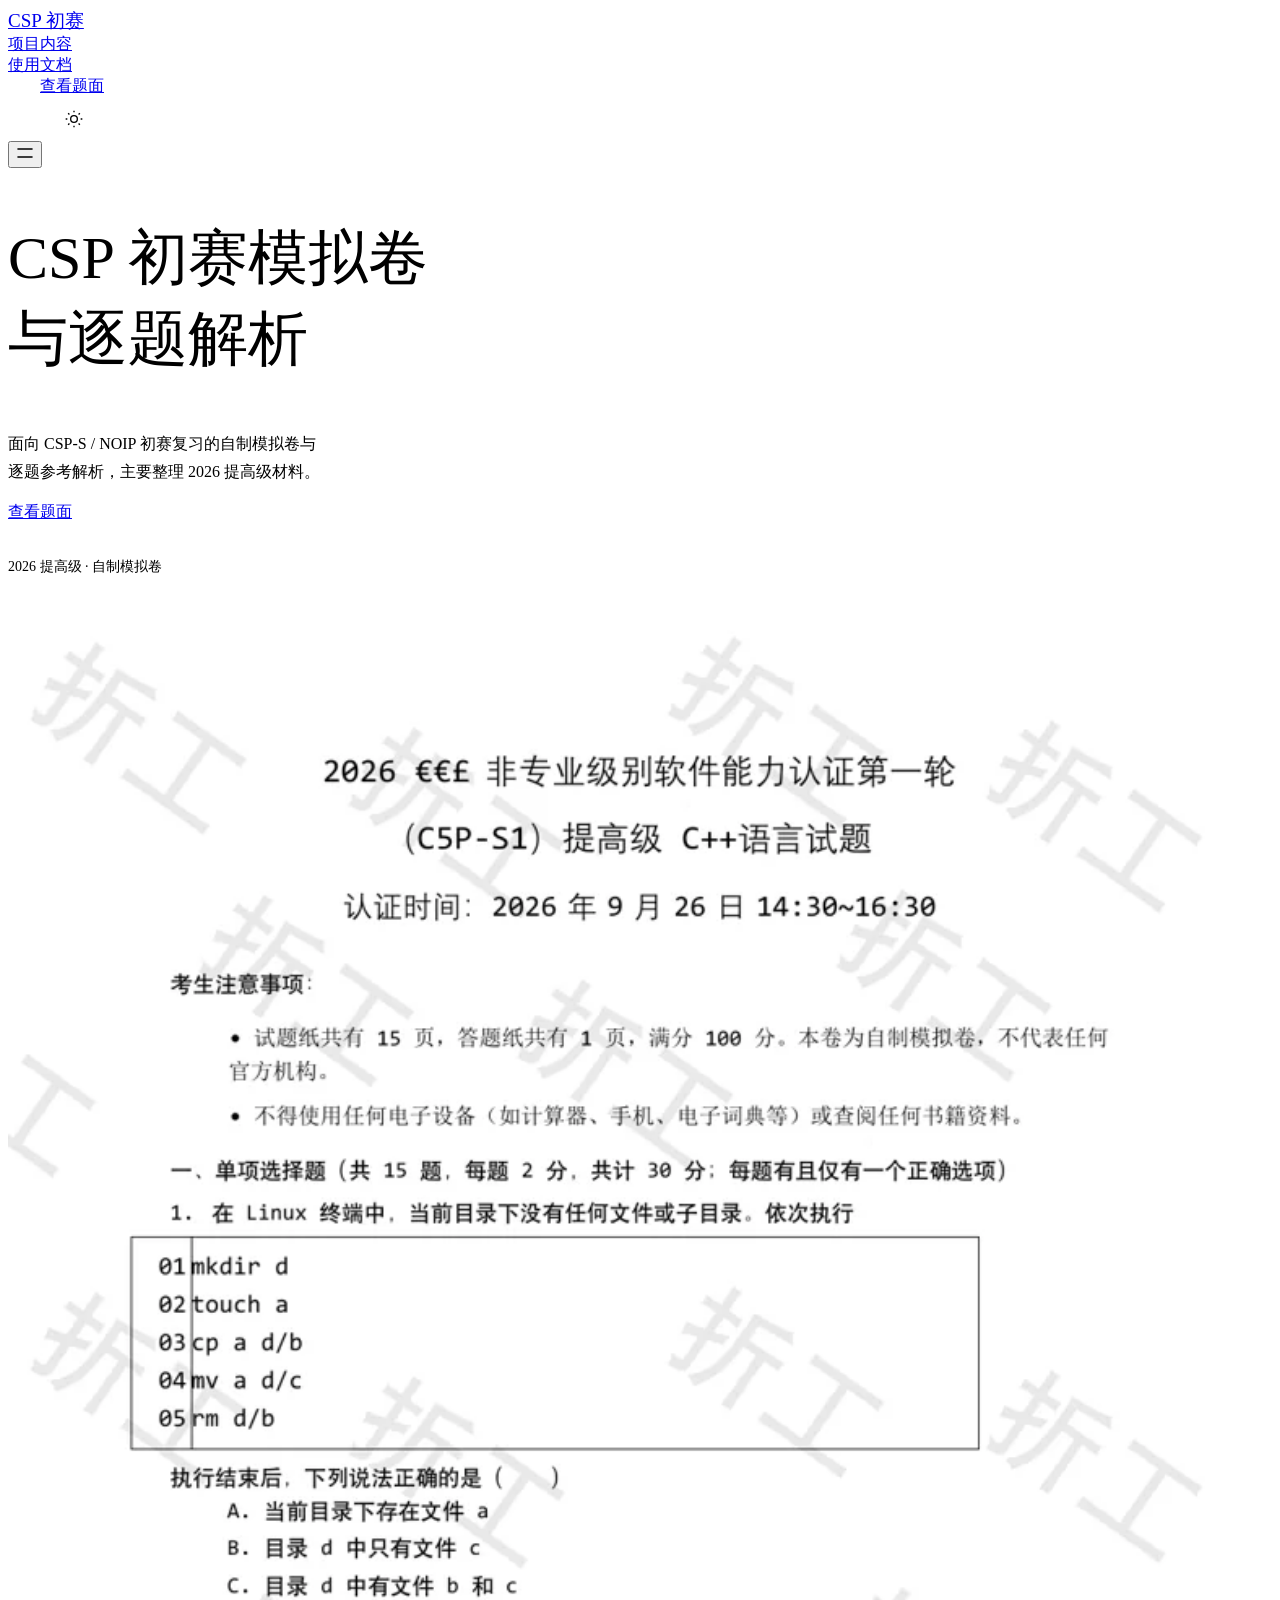
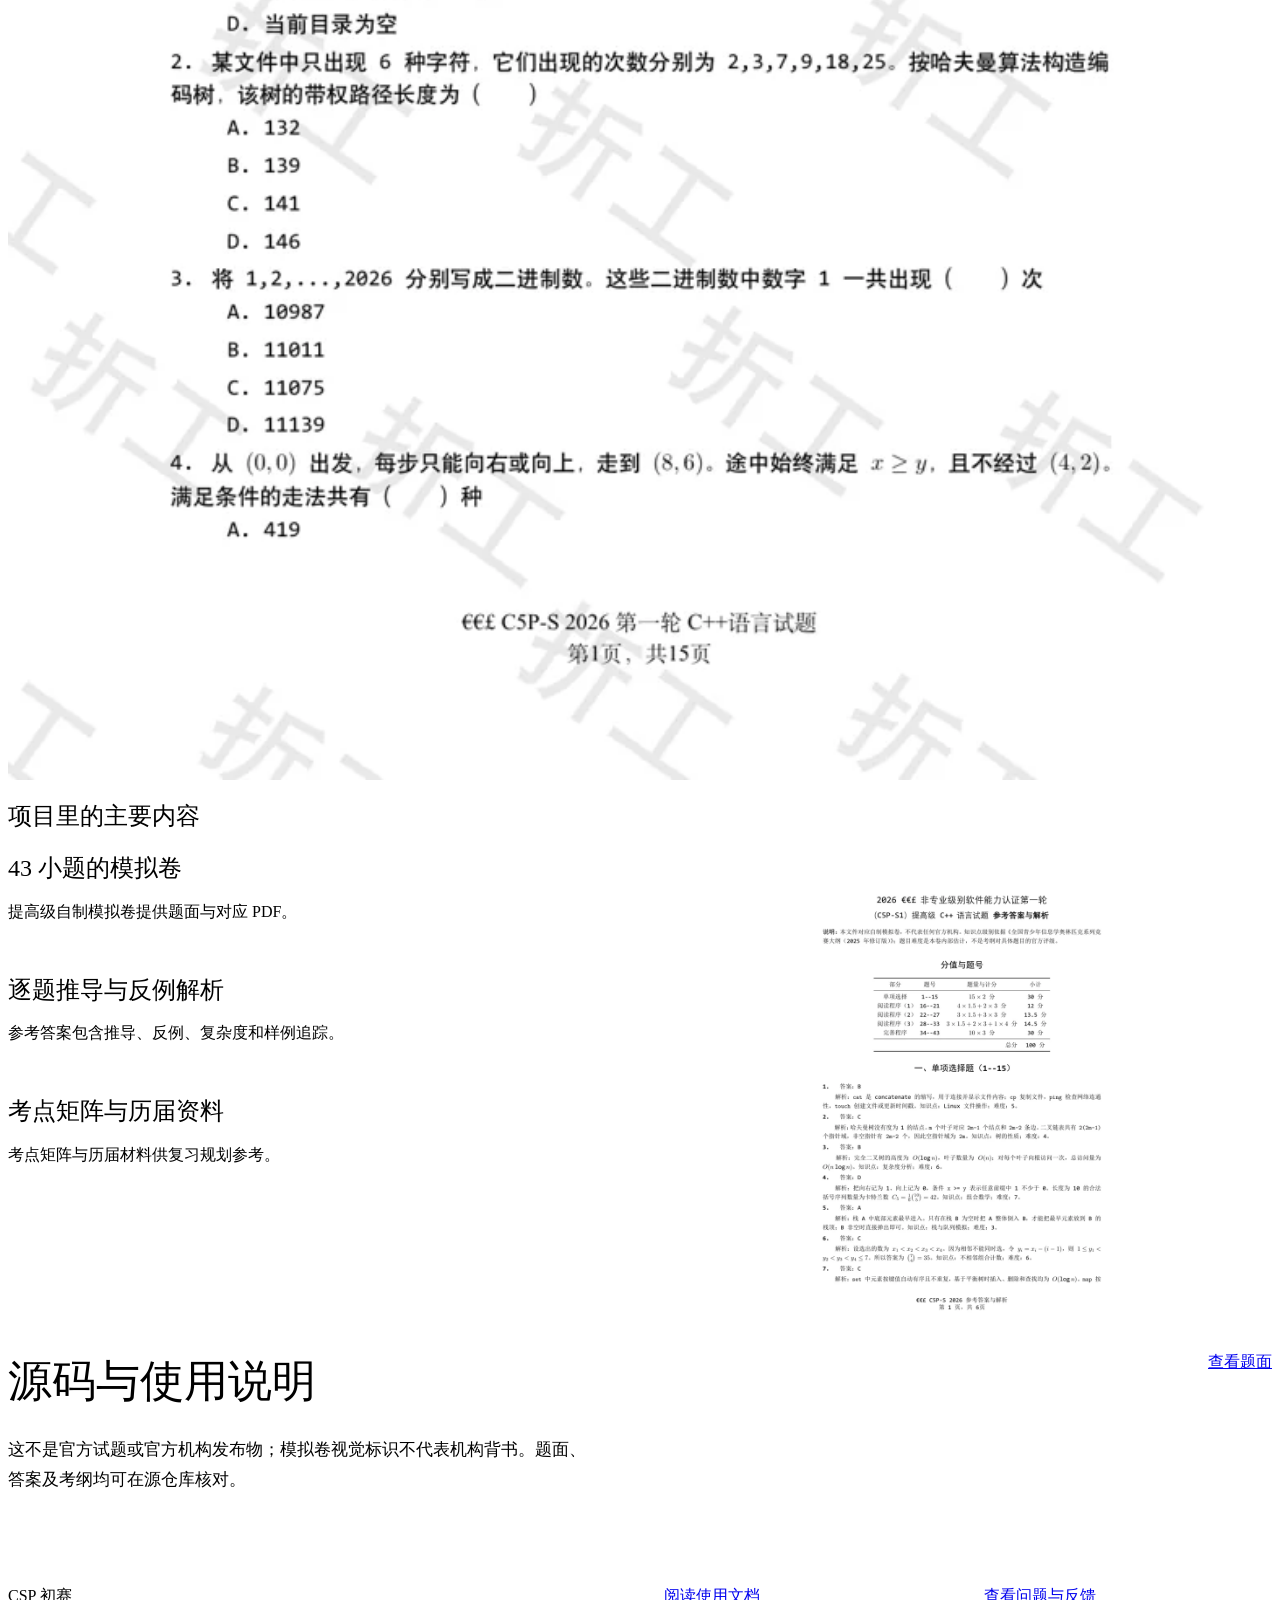
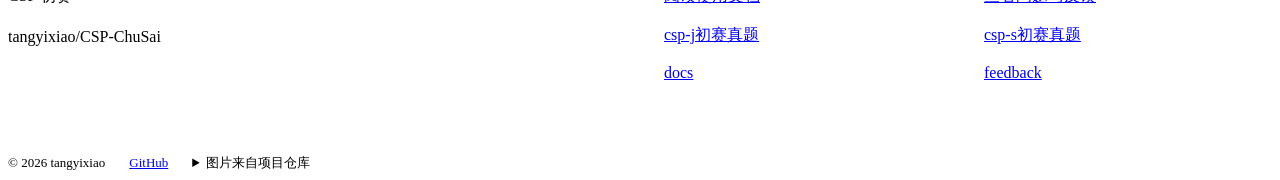
==== index.html @ 85e7f932 "docs(pages): add project introduction website" ====
<!doctype html><html lang="zh-CN" data-type="product" data-radius="sharp" data-buttons="solid" data-motion data-page-mode="short" data-project="CSP-ChuSai"><head><meta charset="utf-8"><meta name="viewport" content="width=device-width, initial-scale=1, viewport-fit=cover"><meta name="page-type" content="product"><meta name="site-kind" content="other"><title>CSP 初赛 · CSP 初赛模拟卷 与逐题解析</title><meta name="description" content="面向 CSP-S / NOIP 初赛复习的自制模拟卷与逐题参考解析，主要整理 2026 提高级材料。"><link rel="stylesheet" href="assets/system.css"><link rel="stylesheet" href="assets/ui/cards.css"><link rel="stylesheet" href="assets/motion/motion.css"><link rel="stylesheet" href="assets/layout/layout.css"><link rel="stylesheet" href="assets/page.css"><!-- <html lang="en" data-radius="sharp">; keep this <style> after the links: layout.css resets --ly-scale -->
<style>
:root {
  --p-bg: #fafaf8; --p-surface: #eeefea; --p-ink: #20241e; --p-muted: #57604f;
  --p-accent: #365b3b; --p-accent-ink: #fafaf8; --p-action: #365b3b; --p-action-ink: #fafaf8;
  --p-inv-bg: #20241e; --p-inv-surface: #2d302b; --p-inv-ink: #fafaf8; --p-inv-muted: #9fa19d;
  --p-inv-accent: #fafaf8; --p-inv-accent-ink: #20241e; --p-inv-action: #fafaf8; --p-inv-action-ink: #20241e;
  --font-display: "Host Grotesk", system-ui, sans-serif;
  --font-text: "Host Grotesk", system-ui, sans-serif;
  --font-mono: "JetBrains Mono", ui-monospace, "SFMono-Regular", Menlo, Consolas, monospace;
  --display-weight: 500;
  --display-tracking: -0.035em;
  --display-tracking-xl: -0.04em;
}
</style><style>html[data-theme="light"]{--p-bg:#fafaf8;--p-surface:#eeefea;--p-ink:#20241e;--p-muted:#57604f;--p-accent:#365b3b;--p-accent-ink:#ffffff;--p-action:#365b3b;--p-action-ink:#ffffff;color-scheme:light}html[data-theme="dark"]{--p-bg:#131517;--p-surface:#202427;--p-ink:#f0f1f2;--p-muted:#b5bbc1;--p-accent:#b0cea2;--p-accent-ink:#131517;--p-action:#b0cea2;--p-action-ink:#131517;color-scheme:dark}</style><script src="assets/theme.js"></script><link rel="icon" href="favicon.svg" type="image/svg+xml"></head><body><!-- source: tangyixiao/CSP-ChuSai; hero: split; brand/material override of dealer recorded in plans. --><header class="nav"><div class="wrap nav__bar"><a class="skip-link" href="#top">跳到正文</a><a class="nav__logo" href="#top">CSP 初赛</a><nav class="nav__links" aria-label="章节导航"><div class="nav__item"><a class="nav__link" href="#work">项目内容</a></div><div class="nav__item"><a class="nav__link" href="docs.html">使用文档</a></div></nav><div class="nav__actions"><a class="btn btn--primary" href="https://github.com/tangyixiao/CSP-ChuSai/blob/main/c5p-s-2026.pdf">查看题面</a><button class="theme-toggle" type="button" data-theme-toggle aria-label="切换深浅色" aria-pressed="false"><svg width="20" height="20" viewBox="0 0 24 24" fill="none" stroke="currentColor" stroke-width="1.6" aria-hidden="true"><circle cx="12" cy="12" r="4"/><path d="M12 2v2m0 16v2M2 12h2m16 0h2M5 5l1.5 1.5m11 11L19 19M5 19l1.5-1.5m11-11L19 5"/></svg></button></div><button class="nav__toggle" type="button" aria-expanded="false" aria-label="菜单"><svg width="18" height="18" viewBox="0 0 18 18" aria-hidden="true"><path d="M2 5h14M2 13h14" stroke="currentColor" stroke-width="1.6" stroke-linecap="round"/></svg></button></div></header><main><section class="hero hero--split" id="top"><div class="wrap"><div class="hero-text grid hero__grid"><div class="hero__text span-5"><h1 id="hero-h">CSP 初赛模拟卷<br>与逐题解析</h1><p class="hero__lead">面向 CSP-S / NOIP 初赛复习的自制模拟卷与逐题参考解析，主要整理 2026 提高级材料。</p><div class="btn-row"><a class="btn btn--primary" href="https://github.com/tangyixiao/CSP-ChuSai/blob/main/c5p-s-2026.pdf">查看题面</a></div><p class="project-fact">2026 提高级 · 自制模拟卷</p></div><div class="hero__media span-6 start-7 material-media"><a class="project-picture m-zoom picture--contain" href="https://github.com/tangyixiao/CSP-ChuSai/blob/918ac921930070bdbafa9e33b625a8ff1e01138a/c5p-s-2026.pdf"><img src="assets/media/product-1.webp" alt="self-authored exam first page" fetchpriority="high"></a></div></div></div></section><section class="section ground-surface" id="work"><div class="wrap"><div class="section-head"><h2>项目里的主要内容</h2></div><div class="work-grid"><ul class="feature-rows"><li><h3>43 小题的模拟卷</h3><p>提高级自制模拟卷提供题面与对应 PDF。</p></li><li><h3>逐题推导与反例解析</h3><p>参考答案包含推导、反例、复杂度和样例追踪。</p></li><li><h3>考点矩阵与历届资料</h3><p>考点矩阵与历届材料供复习规划参考。</p></li></ul><div class="work-material"><div class="supporting-pictures"><a class="project-picture picture--contain m-zoom" href="https://github.com/tangyixiao/CSP-ChuSai/blob/918ac921930070bdbafa9e33b625a8ff1e01138a/c5p-s-2026-answer.pdf"><img src="assets/media/product-2.webp" alt="self-authored answers first page"></a></div></div></div></div></section></main><footer class="footer closing footer--columns" id="use"><div class="wrap"><div class="closing-head"><h2>源码与使用说明</h2><p>这不是官方试题或官方机构发布物；模拟卷视觉标识不代表机构背书。题面、答案及考纲均可在源仓库核对。</p><a class="btn btn--primary" href="https://github.com/tangyixiao/CSP-ChuSai/blob/main/c5p-s-2026.pdf">查看题面</a></div><div class="closing-directory"><div class="footer__grid"><div><p class="footer-name">CSP 初赛</p><p>tangyixiao/CSP-ChuSai</p></div><div class="resource-links"><a class="link" href="https://github.com/tangyixiao/CSP-ChuSai/blob/main/README.md">阅读使用文档</a><a class="link" href="https://github.com/tangyixiao/CSP-ChuSai/issues">查看问题与反馈</a><a class="link" href="https://github.com/tangyixiao/CSP-ChuSai/tree/main/csp-j%E5%88%9D%E8%B5%9B%E7%9C%9F%E9%A2%98">csp-j初赛真题</a><a class="link" href="https://github.com/tangyixiao/CSP-ChuSai/tree/main/csp-s%E5%88%9D%E8%B5%9B%E7%9C%9F%E9%A2%98">csp-s初赛真题</a><a class="link" href="https://github.com/tangyixiao/CSP-ChuSai/tree/main/docs">docs</a><a class="link" href="https://github.com/tangyixiao/CSP-ChuSai/tree/main/feedback">feedback</a></div></div><div class="footer__legal"><span>© 2026 tangyixiao</span><a href="https://github.com/tangyixiao/CSP-ChuSai">GitHub</a><details class="credits"><summary>图片来自项目仓库</summary><ul><li><a href="https://github.com/tangyixiao/CSP-ChuSai/blob/918ac921930070bdbafa9e33b625a8ff1e01138a/c5p-s-2026.pdf">product-1.webp</a></li><li><a href="https://github.com/tangyixiao/CSP-ChuSai/blob/918ac921930070bdbafa9e33b625a8ff1e01138a/c5p-s-2026-answer.pdf">product-2.webp</a></li></ul></details></div></div></div></footer><script type="module" src="assets/system.js"></script><script type="module" src="assets/motion/motion.js"></script><script type="module" src="assets/layout/layout.js"></script></body></html>
---- assets/page.css ----
/* Page composition over the unmodified taste system. Source excerpts and photographs are the work. */
:root{--font-text:"Geist","PingFang SC","Microsoft YaHei",sans-serif;--font-display:"Geist","PingFang SC","Microsoft YaHei",sans-serif}
h1,h2,h3{font-weight:500;text-wrap:balance}h1{max-width:16ch}p{line-height:1.75}.nav__logo{font-size:19px;max-width:45%;overflow-wrap:anywhere}.nav__links{margin-left:auto}.nav__actions{margin-left:32px}.project-fact{margin-top:32px;font-size:14px;color:var(--muted)}
.hero__text{min-width:0}.hero__lead{max-width:40ch}.hero__media.material-media{background:none;border:0;box-shadow:none}.hero__media.material-media> *{width:100%;height:100%;display:block}.material-media .source-preview{height:100%;min-height:480px}.project-picture{display:block;overflow:hidden;width:100%;height:100%;background:var(--surface)}.project-picture img{width:100%;height:100%;object-fit:cover;display:block}.picture--contain img{object-fit:contain}.picture--contain{background:var(--surface)}
.material-stage{overflow:hidden;min-height:0}.material-stage>.project-picture{border-radius:0;background:transparent}.material-stage .picture--contain img{object-fit:contain}.source-preview{display:flex;flex-direction:column;border:1px solid var(--line);background:var(--surface);overflow:hidden;border-radius:var(--r-lg);color:var(--ink)}.source-path{font:500 14px/1.5 var(--font-mono);padding:20px 24px;border-bottom:1px solid var(--line);overflow-wrap:anywhere}.source-preview pre{margin:0;padding:28px 24px;overflow:auto;white-space:pre-wrap;overflow-wrap:anywhere;min-height:0;font:400 15px/1.85 var(--font-mono);color:var(--ink)}
.project-fact:empty{display:none}.statement-source{margin-top:48px;height:320px}.statement-source .source-preview{height:100%}.hero--statement h1{max-width:18ch}.hero--statement .hero__lead{max-width:62ch}.hero--statement .hero__in{max-width:none}
.hero__head{display:grid;grid-template-columns:minmax(0,7fr) minmax(0,4fr);gap:72px}.hero--product h1{font-size:clamp(42px,5vw,72px);max-width:18ch;letter-spacing:-.035em;line-height:1.1}.hero--product .hero__lead{margin-top:0}.hero--product .material-stage{height:100%;min-height:260px;margin-top:32px}.product-intro{align-self:start}.product-intro .project-fact{margin-top:24px}
.work-grid{display:grid;grid-template-columns:minmax(0,5fr) minmax(0,6fr);gap:calc(100% / 12 + 24px)}.feature-rows{margin:0;padding:0;list-style:none}.feature-rows li{padding:24px 0;border-bottom:1px solid var(--line)}.feature-rows li:first-child{padding-top:0}.feature-rows h3{font-size:24px;line-height:1.4;margin:0 0 12px}.feature-rows p{margin:0;font-size:16px;line-height:1.75}.work-material{min-width:0;min-height:400px}.usage-block{height:100%;background:var(--surface);padding:32px;border:1px solid var(--line);border-radius:var(--r-lg);display:flex;flex-direction:column;gap:24px;justify-content:center}.usage-block>p{font-size:20px;margin:0}.usage-block pre{font:400 16px/1.8 var(--font-mono);margin:0;white-space:pre-wrap;overflow-wrap:anywhere}.usage-block .link{align-self:flex-start}.supporting-pictures{display:grid;grid-template-columns:1fr;gap:24px;height:100%;max-height:480px}.supporting-pictures>.project-picture{min-height:0;max-height:228px}.supporting-pictures>.project-picture:only-child{max-height:480px}
.photo-pair{display:grid;grid-template-columns:1fr 1fr;gap:24px;height:calc(100% - 140px);min-height:300px;max-height:520px}.photo-pair a{display:block;overflow:hidden}.photo-pair img{width:100%;height:100%;object-fit:cover;display:block}.flag-field{display:grid;grid-template-columns:repeat(4,1fr);gap:48px;align-items:center;justify-items:center;width:100%;height:100%}.flag-field a{display:block;width:100%;overflow:hidden}.flag-field img{display:block;width:100%;height:auto;max-height:320px;object-fit:contain;image-rendering:auto}
.closing-head{display:grid;grid-template-columns:1fr auto;gap:24px 72px;align-content:start}.closing-head h2{grid-column:1;font-size:clamp(30px,3.4vw,48px);margin:0}.closing-head>p{grid-column:1;max-width:68ch;margin:0;font-size:17px}.closing-head>.btn{grid-column:2;grid-row:1/3;align-self:start}.closing-directory{display:flex;flex-direction:column;justify-content:flex-end;min-height:0}.footer.closing>.wrap{display:grid;grid-template-rows:1fr 1fr;gap:48px}.footer__grid{display:grid;grid-template-columns:1fr 1fr;gap:48px}.footer-name{font-size:32px;line-height:1.3;font-weight:500;margin:0 0 16px}.footer__grid p{font-size:16px}.resource-links{display:grid;grid-template-columns:1fr 1fr;gap:18px 32px;align-content:start}.resource-links .link{font-size:16px;overflow-wrap:anywhere;justify-self:start}.footer__legal{display:flex;align-items:baseline;flex-wrap:wrap;gap:24px;font-size:13px;border-top:1px solid var(--line);margin-top:48px;padding-top:24px}.credits summary{cursor:pointer}.credits ul{padding-left:16px}.credits a{overflow-wrap:anywhere}
html[data-project="OJ-NEXUS"] .source-preview,html[data-project="OJ-NEXUS"] .usage-block{border-radius:4px}html[data-project="OJ-NEXUS"] *{animation:none!important}
@media(min-width:640px) and (max-width:1023px){.work-grid{grid-template-columns:1fr;gap:32px}.feature-rows{display:grid;grid-template-columns:repeat(3,1fr);gap:24px}.feature-rows li{padding:0;border:0}.feature-rows h3{font-size:20px}.work-material{min-height:260px;height:300px}.hero__head{gap:32px}.material-media .source-preview{min-height:240px}.photo-pair{height:440px}.statement-source{height:300px}}
@media(max-width:639px){.nav__logo{font-size:16px;max-width:48%}.nav__actions{margin-left:auto}.nav__actions .btn{padding-inline:16px;font-size:14px}.hero--split h1,.hero--statement h1,.hero--product h1{font-size:clamp(30px,9vw,38px);line-height:1.15;max-width:18ch}.hero__lead{font-size:18px;line-height:1.65}.project-fact{margin-top:16px;font-size:13px}.hero__media.material-media{height:auto;min-height:0;flex:1}.material-media .source-preview{min-height:0;height:100%}.source-path{padding:12px 16px;font-size:13px}.source-preview pre{padding:16px;font-size:13px;line-height:1.7}.hero__head{display:block}.hero--product .hero__lead{margin-top:20px}.hero--product .material-stage{min-height:180px;margin-top:24px;flex:1}.hero--product .hero__in{display:flex;flex-direction:column}.hero--product .product-intro .project-fact{margin-top:16px}.work-grid{grid-template-columns:1fr;gap:32px}.feature-rows{display:block}.feature-rows li{padding:16px 0}.feature-rows h3{font-size:20px;margin-bottom:8px}.feature-rows p{font-size:16px}.work-material{min-height:220px;height:260px}.usage-block{padding:24px;gap:16px}.usage-block pre{font-size:14px}.photo-pair{grid-template-columns:1fr;gap:16px;height:calc(100% - 130px);max-height:none;min-height:0}.photo-pair a{min-height:180px}.flag-field{grid-template-columns:repeat(2,1fr);gap:24px}.flag-field img{max-height:140px}.statement-source{height:220px;margin-top:24px}.closing-head{display:flex;flex-direction:column;gap:24px}.closing-head>p{font-size:16px}.closing-head>.btn{align-self:stretch}.footer.closing>.wrap{grid-template-rows:auto 1fr;gap:48px}.footer__grid{grid-template-columns:1fr;gap:24px}.footer-name{font-size:28px}.resource-links{gap:16px}.footer__legal{margin-top:32px;gap:16px}.supporting-pictures{max-height:260px;grid-template-columns:1fr 1fr;gap:12px}.supporting-pictures>.project-picture{max-height:none}.photo-pair img{object-fit:cover}#work:has(.work-grid){--hm:2}#use{--hm:2}}
.skip-link{position:absolute;left:-10000px;top:auto;width:1px;height:1px;overflow:hidden}.skip-link:focus{left:var(--gutter);top:8px;width:auto;height:auto;background:var(--bg);padding:16px;z-index:20}.hero__head>:first-child{grid-column:1}.hero__head>.product-intro{grid-column:2}.hero--product .hero__stage.material-stage{border-radius:0}
@media(min-width:640px) and (max-width:1023px){.work-material{height:42vh;min-height:320px}.supporting-pictures{max-height:none}.supporting-pictures>.project-picture:only-child{max-height:none}.supporting-pictures>.project-picture{max-height:none;flex:1}.supporting-pictures{grid-template-rows:1fr 1fr}}
@media(max-width:639px){#work:has(.work-grid),#use{--hm:1}.nav__logo{max-width:53%;font-size:15px}.nav__actions{margin-left:auto}.nav__actions .btn{padding-inline:12px}.hero--product .hero__stage.material-stage{aspect-ratio:auto;flex:1}.hero__head>:first-child,.hero__head>.product-intro{grid-column:auto}}
.theme-toggle{height:44px;width:44px;display:grid;place-items:center;flex:0 0 44px;cursor:pointer;color:var(--ink);background:transparent;border:1px solid var(--line);border-radius:var(--r-btn);margin-left:12px;transition:background 180ms,transform 180ms}.theme-toggle:hover{background:var(--surface)}.theme-toggle:active{transform:translateY(1px)}.theme-toggle:focus-visible{outline:2px solid var(--accent);outline-offset:3px}
@media(min-width:1024px){.work-material{height:500px;min-height:500px}.work-material>.source-preview{height:100%}.hero--split h1{font-size:clamp(38px,4.5vw,64px)}}
@media(max-width:639px){.nav__logo{max-width:42%;font-size:14px}.nav__actions{margin-left:auto}.nav__toggle{margin-left:8px}.theme-toggle{margin-left:8px;width:36px;flex-basis:36px;height:40px}.nav__actions .btn{font-size:13px;padding-inline:10px}.nav__logo{line-height:1.3}.hero--product h1{font-size:32px}.source-path{line-height:1.6}}
@media(min-width:1024px){.hero__head{grid-template-columns:repeat(12,minmax(0,1fr));gap:24px;align-items:start}.hero__head>:first-child{grid-column:1/span 6}.hero__head>.product-intro{grid-column:7/span 6}.hero--product h1,.hero--split h1{font-size:60px}.work-grid{grid-template-columns:repeat(12,minmax(0,1fr));gap:24px}.feature-rows{grid-column:1/span 6;padding-right:48px}.work-material{grid-column:7/span 6}.work-grid .source-preview{height:100%}}
@media(min-width:640px) and (max-width:1023px){.hero__head{display:block}.product-intro{margin-top:24px}.product-intro .hero__lead{max-width:60ch}.hero--product h1{max-width:none}.hero__head .project-fact{margin-top:16px}.hero--product .hero__stage.material-stage{margin-top:24px}}
@media(max-width:639px){.work-material{height:236px;min-height:236px}.feature-rows h3{font-size:19px}.feature-rows li{padding:14px 0}.feature-rows p{line-height:1.65}}
@media(min-width:1024px){.work-material{height:min(500px,calc(100svh - 300px));min-height:0}.hero--product h1{font-size:clamp(40px,4.16vw,60px)}}
.work-material>.source-preview{height:100%}.source-preview pre{flex:1}.usage-block{justify-content:space-between}.supporting-pictures:has(>:only-child){grid-template-rows:1fr}
/* Real quoted source can contain arrays, Markdown brackets and the word placeholder.
   Keep kit diagnostics intact, but do not outline authentic source as unfinished page copy. */
.source-preview code[data-placeholder],.usage-block code[data-placeholder],.docs-markdown [data-placeholder]{outline:none}
.hero--product .hero__stage.material-stage{background:none}
.nav:not(.is-open) .nav__actions>.theme-toggle{display:grid}
@media(max-width:639px){.nav__logo{white-space:normal;max-width:40%;font-size:13px;line-height:1.35;min-width:0}.nav__bar{gap:8px}.nav__actions{gap:8px}.nav .nav__actions>.theme-toggle{margin-left:0}}
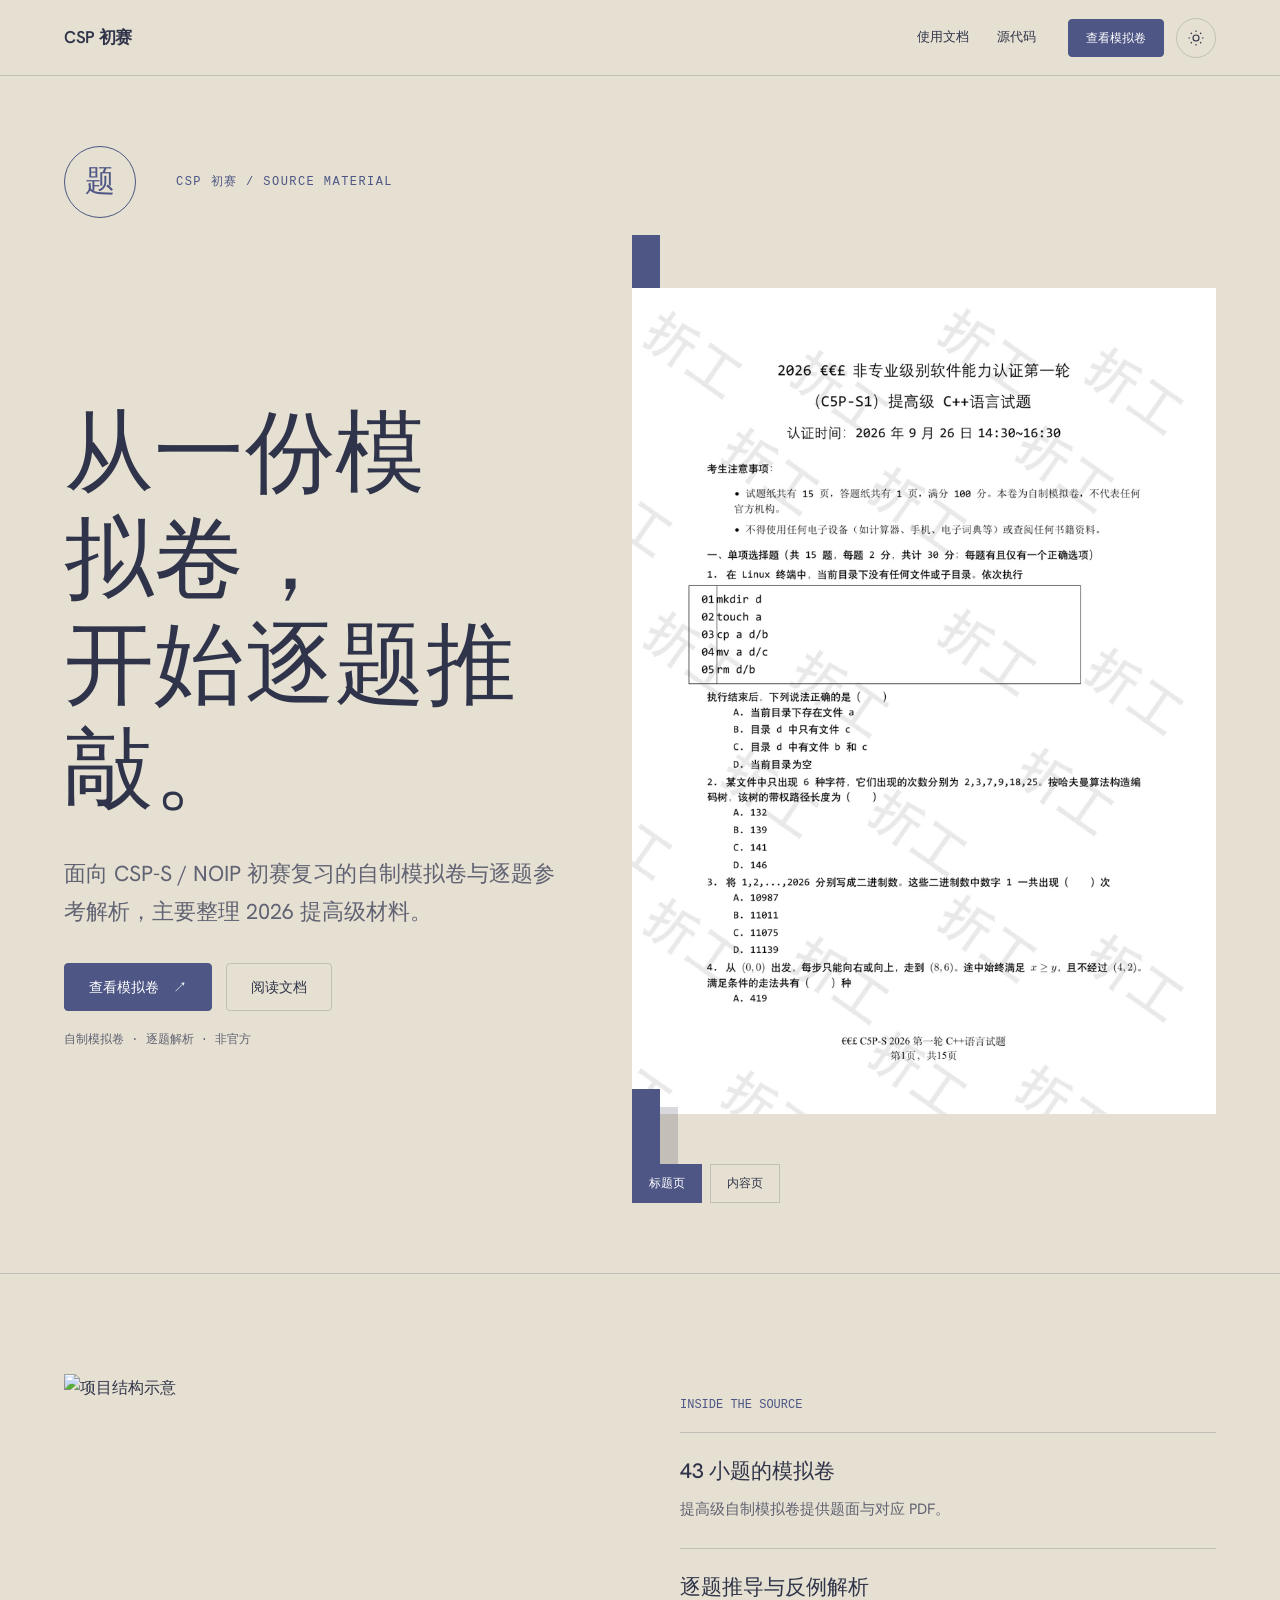
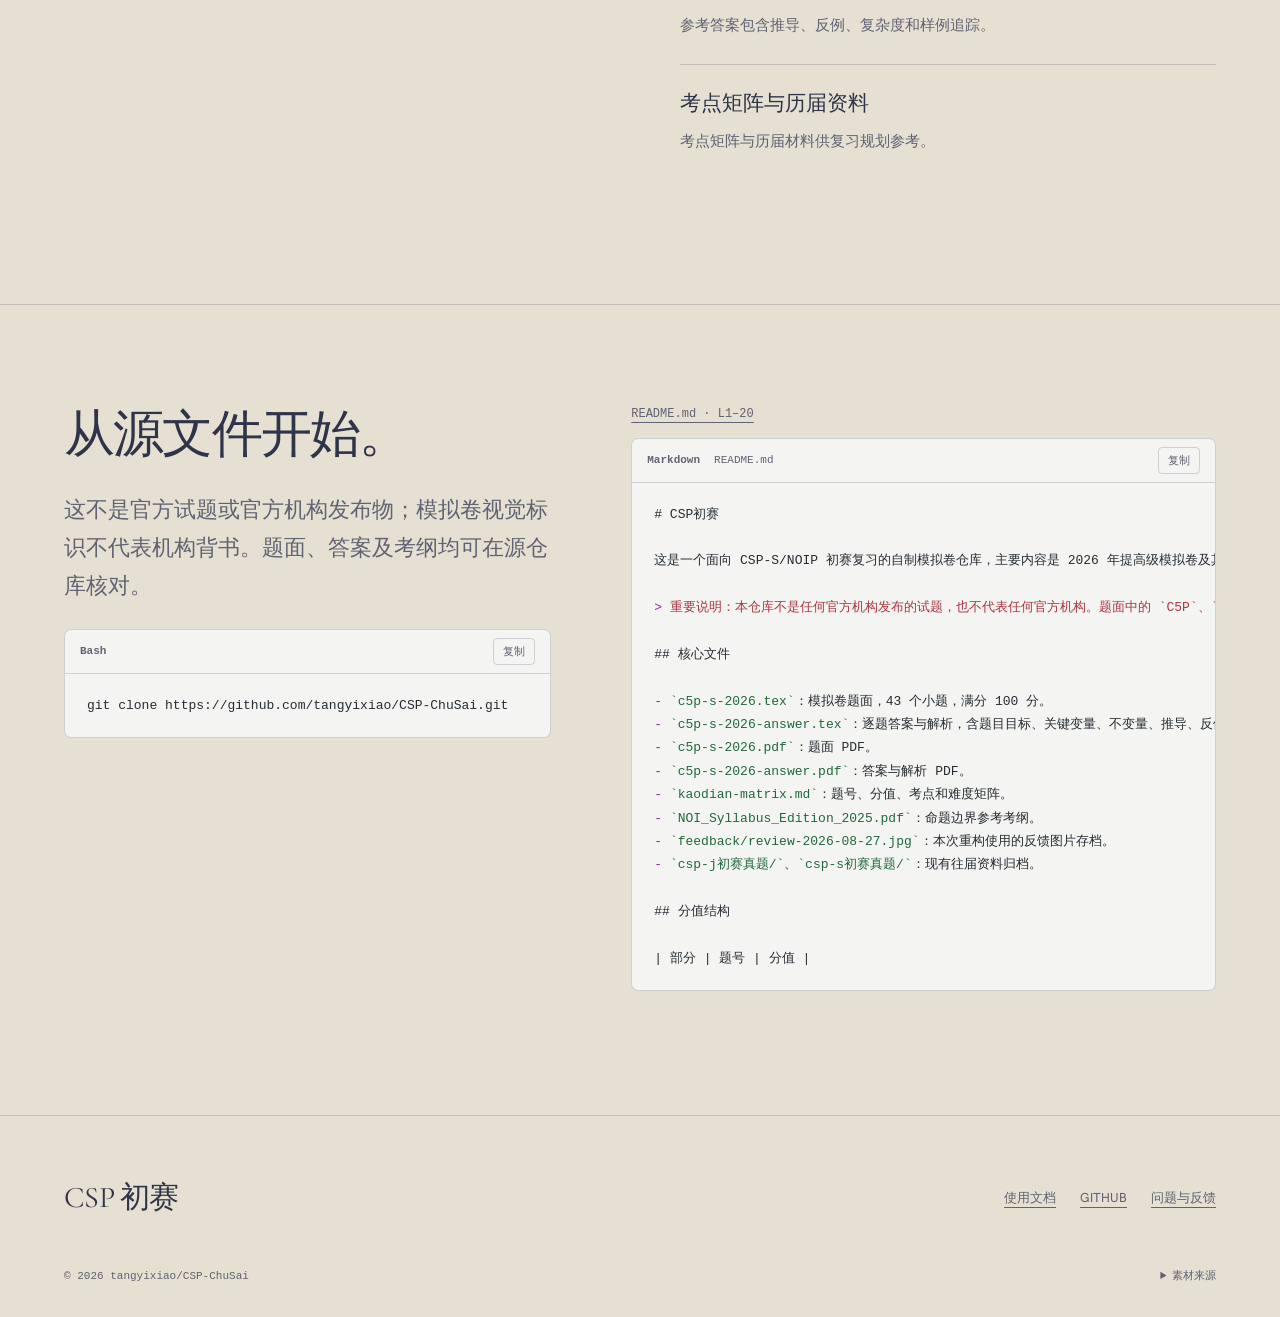
==== commit 9fa9ddf9: "docs(pages): polish source and mobile presentation" ====
--- a/index.html
+++ b/index.html
@@ -1,15 +1,20 @@
-<!doctype html><html lang="zh-CN" data-type="product" data-radius="sharp" data-buttons="solid" data-motion data-page-mode="short" data-project="CSP-ChuSai"><head><meta charset="utf-8"><meta name="viewport" content="width=device-width, initial-scale=1, viewport-fit=cover"><meta name="page-type" content="product"><meta name="site-kind" content="other"><title>CSP 初赛 · CSP 初赛模拟卷 与逐题解析</title><meta name="description" content="面向 CSP-S / NOIP 初赛复习的自制模拟卷与逐题参考解析，主要整理 2026 提高级材料。"><link rel="stylesheet" href="assets/system.css"><link rel="stylesheet" href="assets/ui/cards.css"><link rel="stylesheet" href="assets/motion/motion.css"><link rel="stylesheet" href="assets/layout/layout.css"><link rel="stylesheet" href="assets/page.css"><!-- <html lang="en" data-radius="sharp">; keep this <style> after the links: layout.css resets --ly-scale -->
-<style>
-:root {
-  --p-bg: #fafaf8; --p-surface: #eeefea; --p-ink: #20241e; --p-muted: #57604f;
-  --p-accent: #365b3b; --p-accent-ink: #fafaf8; --p-action: #365b3b; --p-action-ink: #fafaf8;
-  --p-inv-bg: #20241e; --p-inv-surface: #2d302b; --p-inv-ink: #fafaf8; --p-inv-muted: #9fa19d;
-  --p-inv-accent: #fafaf8; --p-inv-accent-ink: #20241e; --p-inv-action: #fafaf8; --p-inv-action-ink: #20241e;
-  --font-display: "Host Grotesk", system-ui, sans-serif;
-  --font-text: "Host Grotesk", system-ui, sans-serif;
-  --font-mono: "JetBrains Mono", ui-monospace, "SFMono-Regular", Menlo, Consolas, monospace;
-  --display-weight: 500;
-  --display-tracking: -0.035em;
-  --display-tracking-xl: -0.04em;
-}
-</style><style>html[data-theme="light"]{--p-bg:#fafaf8;--p-surface:#eeefea;--p-ink:#20241e;--p-muted:#57604f;--p-accent:#365b3b;--p-accent-ink:#ffffff;--p-action:#365b3b;--p-action-ink:#ffffff;color-scheme:light}html[data-theme="dark"]{--p-bg:#131517;--p-surface:#202427;--p-ink:#f0f1f2;--p-muted:#b5bbc1;--p-accent:#b0cea2;--p-accent-ink:#131517;--p-action:#b0cea2;--p-action-ink:#131517;color-scheme:dark}</style><script src="assets/theme.js"></script><link rel="icon" href="favicon.svg" type="image/svg+xml"></head><body><!-- source: tangyixiao/CSP-ChuSai; hero: split; brand/material override of dealer recorded in plans. --><header class="nav"><div class="wrap nav__bar"><a class="skip-link" href="#top">跳到正文</a><a class="nav__logo" href="#top">CSP 初赛</a><nav class="nav__links" aria-label="章节导航"><div class="nav__item"><a class="nav__link" href="#work">项目内容</a></div><div class="nav__item"><a class="nav__link" href="docs.html">使用文档</a></div></nav><div class="nav__actions"><a class="btn btn--primary" href="https://github.com/tangyixiao/CSP-ChuSai/blob/main/c5p-s-2026.pdf">查看题面</a><button class="theme-toggle" type="button" data-theme-toggle aria-label="切换深浅色" aria-pressed="false"><svg width="20" height="20" viewBox="0 0 24 24" fill="none" stroke="currentColor" stroke-width="1.6" aria-hidden="true"><circle cx="12" cy="12" r="4"/><path d="M12 2v2m0 16v2M2 12h2m16 0h2M5 5l1.5 1.5m11 11L19 19M5 19l1.5-1.5m11-11L19 5"/></svg></button></div><button class="nav__toggle" type="button" aria-expanded="false" aria-label="菜单"><svg width="18" height="18" viewBox="0 0 18 18" aria-hidden="true"><path d="M2 5h14M2 13h14" stroke="currentColor" stroke-width="1.6" stroke-linecap="round"/></svg></button></div></header><main><section class="hero hero--split" id="top"><div class="wrap"><div class="hero-text grid hero__grid"><div class="hero__text span-5"><h1 id="hero-h">CSP 初赛模拟卷<br>与逐题解析</h1><p class="hero__lead">面向 CSP-S / NOIP 初赛复习的自制模拟卷与逐题参考解析，主要整理 2026 提高级材料。</p><div class="btn-row"><a class="btn btn--primary" href="https://github.com/tangyixiao/CSP-ChuSai/blob/main/c5p-s-2026.pdf">查看题面</a></div><p class="project-fact">2026 提高级 · 自制模拟卷</p></div><div class="hero__media span-6 start-7 material-media"><a class="project-picture m-zoom picture--contain" href="https://github.com/tangyixiao/CSP-ChuSai/blob/918ac921930070bdbafa9e33b625a8ff1e01138a/c5p-s-2026.pdf"><img src="assets/media/product-1.webp" alt="self-authored exam first page" fetchpriority="high"></a></div></div></div></section><section class="section ground-surface" id="work"><div class="wrap"><div class="section-head"><h2>项目里的主要内容</h2></div><div class="work-grid"><ul class="feature-rows"><li><h3>43 小题的模拟卷</h3><p>提高级自制模拟卷提供题面与对应 PDF。</p></li><li><h3>逐题推导与反例解析</h3><p>参考答案包含推导、反例、复杂度和样例追踪。</p></li><li><h3>考点矩阵与历届资料</h3><p>考点矩阵与历届材料供复习规划参考。</p></li></ul><div class="work-material"><div class="supporting-pictures"><a class="project-picture picture--contain m-zoom" href="https://github.com/tangyixiao/CSP-ChuSai/blob/918ac921930070bdbafa9e33b625a8ff1e01138a/c5p-s-2026-answer.pdf"><img src="assets/media/product-2.webp" alt="self-authored answers first page"></a></div></div></div></div></section></main><footer class="footer closing footer--columns" id="use"><div class="wrap"><div class="closing-head"><h2>源码与使用说明</h2><p>这不是官方试题或官方机构发布物；模拟卷视觉标识不代表机构背书。题面、答案及考纲均可在源仓库核对。</p><a class="btn btn--primary" href="https://github.com/tangyixiao/CSP-ChuSai/blob/main/c5p-s-2026.pdf">查看题面</a></div><div class="closing-directory"><div class="footer__grid"><div><p class="footer-name">CSP 初赛</p><p>tangyixiao/CSP-ChuSai</p></div><div class="resource-links"><a class="link" href="https://github.com/tangyixiao/CSP-ChuSai/blob/main/README.md">阅读使用文档</a><a class="link" href="https://github.com/tangyixiao/CSP-ChuSai/issues">查看问题与反馈</a><a class="link" href="https://github.com/tangyixiao/CSP-ChuSai/tree/main/csp-j%E5%88%9D%E8%B5%9B%E7%9C%9F%E9%A2%98">csp-j初赛真题</a><a class="link" href="https://github.com/tangyixiao/CSP-ChuSai/tree/main/csp-s%E5%88%9D%E8%B5%9B%E7%9C%9F%E9%A2%98">csp-s初赛真题</a><a class="link" href="https://github.com/tangyixiao/CSP-ChuSai/tree/main/docs">docs</a><a class="link" href="https://github.com/tangyixiao/CSP-ChuSai/tree/main/feedback">feedback</a></div></div><div class="footer__legal"><span>© 2026 tangyixiao</span><a href="https://github.com/tangyixiao/CSP-ChuSai">GitHub</a><details class="credits"><summary>图片来自项目仓库</summary><ul><li><a href="https://github.com/tangyixiao/CSP-ChuSai/blob/918ac921930070bdbafa9e33b625a8ff1e01138a/c5p-s-2026.pdf">product-1.webp</a></li><li><a href="https://github.com/tangyixiao/CSP-ChuSai/blob/918ac921930070bdbafa9e33b625a8ff1e01138a/c5p-s-2026-answer.pdf">product-2.webp</a></li></ul></details></div></div></div></footer><script type="module" src="assets/system.js"></script><script type="module" src="assets/motion/motion.js"></script><script type="module" src="assets/layout/layout.js"></script></body></html>+<!doctype html><html lang="zh-CN" data-project="CSP-ChuSai" data-family="folio"><head><meta charset="utf-8"><meta name="viewport" content="width=device-width, initial-scale=1"><meta name="description" content="面向 CSP-S / NOIP 初赛复习的自制模拟卷与逐题参考解析，主要整理 2026 提高级材料。"><meta name="color-scheme" content="light dark"><title>CSP 初赛 · 从一份模拟卷， 开始逐题推敲。</title><link rel="stylesheet" href="assets/fonts/fonts.css"><link rel="stylesheet" href="assets/fonts/display.css"><link rel="stylesheet" href="assets/site.css"><link rel="stylesheet" href="assets/docs-v3.css"><link rel="stylesheet" href="assets/three/view3d.css"><link rel="stylesheet" href="assets/polish.css"><style>:root{--font-body:"Hanken Grotesk","PingFang SC","Microsoft YaHei",sans-serif;--font-text:var(--font-body);--model-accent:var(--accent);--font-display:"Cormorant Garamond","Songti SC","SimSun",serif;--font-mono:"Geist Mono","SFMono-Regular",Consolas,monospace}html[data-theme="light"]{--bg:#E5E0D1;--surface:#FAF4E4;--ink:#30344A;--muted:#616273;--accent:#4d5685;--accent-ink:#FFFFFF;--line:color-mix(in srgb,#30344A 19%,transparent);color-scheme:light}html[data-theme="dark"]{--bg:#20202B;--surface:#313143;--ink:#EEE9DD;--muted:#aaa9c1;--accent:#babde4;--accent-ink:#000000;--line:color-mix(in srgb,#EEE9DD 19%,transparent);color-scheme:dark}</style><script src="assets/theme.js"></script><link rel="icon" type="image/svg+xml" href="favicon.svg"></head><body><header class="nav site-nav"><div class="wrap nav-inner"><a class="skip-link" href="#top">跳到正文</a><a class="site-brand" href="index.html">CSP 初赛</a><nav class="site-links" aria-label="项目导航"><a href="docs.html">使用文档</a><a href="https://github.com/tangyixiao/CSP-ChuSai">源代码</a></nav><div class="nav-controls"><a class="btn nav-cta" href="https://github.com/tangyixiao/CSP-ChuSai/blob/main/c5p-s-2026.pdf">查看模拟卷</a><button class="site-theme" type="button" data-theme-toggle aria-label="切换深浅色" aria-pressed="false"><svg width="18" height="18" viewBox="0 0 24 24" fill="none" stroke="currentColor" stroke-width="1.5" aria-hidden="true"><circle cx="12" cy="12" r="4"/><path d="M12 2v2m0 16v2M2 12h2m16 0h2M5 5l1.5 1.5m11 11L19 19M5 19l1.5-1.5m11-11L19 5"/></svg></button><button class="site-menu-toggle" data-menu-toggle type="button" aria-label="菜单" aria-expanded="false" aria-controls="site-drawer"><svg width="20" height="20" viewBox="0 0 20 20" fill="none" stroke="currentColor" stroke-width="1.4" aria-hidden="true"><path d="M3 6h14M3 14h14"/></svg></button></div></div><nav class="site-drawer" id="site-drawer" hidden><a href="index.html">项目首页</a><a href="docs.html">使用文档</a><a href="https://github.com/tangyixiao/CSP-ChuSai">查看源码</a><p class="drawer-note">CSP 初赛</p></nav></header><main id="top"><article><section class="folio-hero"><div class="wrap"><div class="folio-topline"><span class="folio-seal" aria-hidden="true">题</span><span class="eyebrow">CSP 初赛 / SOURCE MATERIAL</span></div><div class="folio-grid"><div><h1 class="folio-title">从一份模拟卷，<br>开始逐题推敲。</h1><p class="lede" style="margin-top:30px">面向 CSP-S / NOIP 初赛复习的自制模拟卷与逐题参考解析，主要整理 2026 提高级材料。</p><div class="actions"><a class="btn" href="https://github.com/tangyixiao/CSP-ChuSai/blob/main/c5p-s-2026.pdf">查看模拟卷 <span aria-hidden="true">↗</span></a><a class="btn secondary" href="docs.html">阅读文档</a></div><p class="folio-meta">自制模拟卷 · 逐题解析 · 非官方</p></div><div><a class="folio-preview" href="https://github.com/tangyixiao/CSP-ChuSai/blob/918ac921930070bdbafa9e33b625a8ff1e01138a/c5p-s-2026.pdf"><img data-folio-image src="assets/media/product-1.webp" alt="self-authored exam first page"></a><div class="folio-tabs"><button type="button" data-folio-src="assets/media/product-1.webp" data-folio-url="https://github.com/tangyixiao/CSP-ChuSai/blob/918ac921930070bdbafa9e33b625a8ff1e01138a/c5p-s-2026.pdf" data-folio-alt="self-authored exam first page" aria-pressed="true">标题页</button><button type="button" data-folio-src="assets/media/product-2.webp" data-folio-url="https://github.com/tangyixiao/CSP-ChuSai/blob/918ac921930070bdbafa9e33b625a8ff1e01138a/c5p-s-2026-answer.pdf" data-folio-alt="self-authored answers first page" aria-pressed="false">内容页</button></div></div></div></div></section><section class="section top-rule"><div class="wrap folio-layout"><div class="project-3d" data-model="library" data-model-lang="zh-CN"><img src="assets/three/fallbacks/library.svg" alt="项目结构示意"></div><div><p class="section-number">INSIDE THE SOURCE</p><ul class="caps"><li><h3>43 小题的模拟卷</h3><p>提高级自制模拟卷提供题面与对应 PDF。</p></li><li><h3>逐题推导与反例解析</h3><p>参考答案包含推导、反例、复杂度和样例追踪。</p></li><li><h3>考点矩阵与历届资料</h3><p>考点矩阵与历届材料供复习规划参考。</p></li></ul></div></div></section><section class="section top-rule"><div class="wrap code-layout"><div><h2>从源文件开始。</h2><p class="lede" style="margin-top:26px">这不是官方试题或官方机构发布物；模拟卷视觉标识不代表机构背书。题面、答案及考纲均可在源仓库核对。</p><div class="docs-code" data-code-block><div class="docs-code-toolbar"><span class="docs-code-language">Bash</span><button class="docs-code-copy" type="button" data-copy-code aria-label="复制代码">复制</button><span class="docs-copy-status" role="status" aria-live="polite"></span></div><pre tabindex="0"><code class="highlight language-bash" data-language="bash">git<span class="tok-w"> </span>clone<span class="tok-w"> </span>https://github.com/tangyixiao/CSP-ChuSai.git</code></pre></div></div><div class="source-area" id="source-code"><a class="source-link" href="https://github.com/tangyixiao/CSP-ChuSai/blob/918ac921930070bdbafa9e33b625a8ff1e01138a/README.md#L1-L20">README.md · L1–20</a><div class="docs-code" data-code-block><div class="docs-code-toolbar"><span class="docs-code-language">Markdown</span><span class="docs-code-file">README.md</span><button class="docs-code-copy" type="button" data-copy-code aria-label="复制代码">复制</button><span class="docs-copy-status" role="status" aria-live="polite"></span></div><pre tabindex="0"><code class="highlight language-markdown" data-language="markdown"><span class="tok-gh"># CSP初赛</span>
+
+这是一个面向 CSP-S/NOIP 初赛复习的自制模拟卷仓库，主要内容是 2026 年提高级模拟卷及其参考答案。仓库显示名为“CSP初赛”，GitHub 路径为 <span class="tok-sb">`tangyixiao/CSP-ChuSai`</span>。
+
+<span class="tok-k">&gt; </span><span class="tok-ge">重要说明：本仓库不是任何官方机构发布的试题，也不代表任何官方机构。题面中的 `C5P`、`€€£` 等仅用于自制模拟卷的视觉标识；题目、代码和解析由本仓库重新组织。</span>
+
+<span class="tok-gu">## 核心文件</span>
+
+<span class="tok-k">-</span><span class="tok-w"> </span><span class="tok-sb">`c5p-s-2026.tex`</span>：模拟卷题面，43 个小题，满分 100 分。
+<span class="tok-k">-</span><span class="tok-w"> </span><span class="tok-sb">`c5p-s-2026-answer.tex`</span>：逐题答案与解析，含题目目标、关键变量、不变量、推导、反例、复杂度和样例追踪。
+<span class="tok-k">-</span><span class="tok-w"> </span><span class="tok-sb">`c5p-s-2026.pdf`</span>：题面 PDF。
+<span class="tok-k">-</span><span class="tok-w"> </span><span class="tok-sb">`c5p-s-2026-answer.pdf`</span>：答案与解析 PDF。
+<span class="tok-k">-</span><span class="tok-w"> </span><span class="tok-sb">`kaodian-matrix.md`</span>：题号、分值、考点和难度矩阵。
+<span class="tok-k">-</span><span class="tok-w"> </span><span class="tok-sb">`NOI_Syllabus_Edition_2025.pdf`</span>：命题边界参考考纲。
+<span class="tok-k">-</span><span class="tok-w"> </span><span class="tok-sb">`feedback/review-2026-08-27.jpg`</span>：本次重构使用的反馈图片存档。
+<span class="tok-k">-</span><span class="tok-w"> </span><span class="tok-sb">`csp-j初赛真题/`</span>、<span class="tok-sb">`csp-s初赛真题/`</span>：现有往届资料归档。
+
+<span class="tok-gu">## 分值结构</span>
+
+| 部分 | 题号 | 分值 |</code></pre></div></div></div></section></article></main><footer class="site-footer"><div class="wrap"><div class="footer-top"><span class="footer-name">CSP 初赛</span><nav class="footer-links"><a href="docs.html">使用文档</a><a href="https://github.com/tangyixiao/CSP-ChuSai">GITHUB</a><a href="https://github.com/tangyixiao/CSP-ChuSai/issues">问题与反馈</a></nav></div><div class="footer-bottom"><span>© 2026 tangyixiao/CSP-ChuSai</span><details><summary>素材来源</summary><ul><li><a href="https://github.com/tangyixiao/CSP-ChuSai/blob/918ac921930070bdbafa9e33b625a8ff1e01138a/c5p-s-2026.pdf">c5p-s-2026.pdf</a></li><li><a href="https://github.com/tangyixiao/CSP-ChuSai/blob/918ac921930070bdbafa9e33b625a8ff1e01138a/c5p-s-2026-answer.pdf">c5p-s-2026-answer.pdf</a></li></ul></details></div></div></footer><script src="assets/site.js" defer></script><script src="assets/docs-v3.js" defer></script><script type="module" src="assets/three/view3d.js"></script></body></html>
--- a/assets/fonts/fonts.css
+++ b/assets/fonts/fonts.css
@@ -0,0 +1,49 @@
+@font-face {
+  font-family: 'Hanken Grotesk';
+  font-style: normal;
+  font-weight: 400;
+  font-display: swap;
+  src: url(cf4b8930b864b433.woff2) format('truetype');
+}
+@font-face {
+  font-family: 'Hanken Grotesk';
+  font-style: normal;
+  font-weight: 500;
+  font-display: swap;
+  src: url(bac34dd4b9537444.woff2) format('truetype');
+}
+@font-face {
+  font-family: 'Hanken Grotesk';
+  font-style: normal;
+  font-weight: 600;
+  font-display: swap;
+  src: url(0b905a4fc43ece05.woff2) format('truetype');
+}
+@font-face {
+  font-family: 'Newsreader';
+  font-style: normal;
+  font-weight: 400;
+  font-display: swap;
+  src: url(d6c65600eb0149bc.woff2) format('truetype');
+}
+@font-face {
+  font-family: 'Newsreader';
+  font-style: normal;
+  font-weight: 500;
+  font-display: swap;
+  src: url(3208926ba69d6886.woff2) format('truetype');
+}
+@font-face {
+  font-family: 'Newsreader';
+  font-style: normal;
+  font-weight: 600;
+  font-display: swap;
+  src: url(151ae355673a2936.woff2) format('truetype');
+}
+@font-face {
+  font-family: 'Newsreader';
+  font-style: normal;
+  font-weight: 700;
+  font-display: swap;
+  src: url(33e1f2853df3544d.woff2) format('truetype');
+}
--- a/assets/fonts/display.css
+++ b/assets/fonts/display.css
@@ -0,0 +1,14 @@
+@font-face {
+  font-family: 'Cormorant Garamond';
+  font-style: normal;
+  font-weight: 400;
+  font-display: swap;
+  src: url(bb8f3c3b0ca40380.woff2) format('truetype');
+}
+@font-face {
+  font-family: 'Cormorant Garamond';
+  font-style: normal;
+  font-weight: 600;
+  font-display: swap;
+  src: url(705776b6237d1fd4.woff2) format('truetype');
+}
--- a/assets/site.css
+++ b/assets/site.css
@@ -0,0 +1,26 @@
+/* Shared accessibility and reading primitives. Project compositions are separate. */
+*{box-sizing:border-box}html{scroll-behavior:smooth;scroll-padding-top:90px}body{margin:0;background:var(--bg);color:var(--ink);font:400 16px/1.75 var(--font-body);-webkit-font-smoothing:antialiased}a{color:inherit;text-decoration-thickness:1px;text-underline-offset:5px}button,input{font:inherit}button,a{-webkit-tap-highlight-color:transparent}button{cursor:pointer}button:focus-visible,a:focus-visible,input:focus-visible{outline:3px solid var(--accent);outline-offset:4px}img{display:block;max-width:100%;height:auto}p{margin:0 0 1em}h1,h2,h3{line-height:1.18;font-weight:500;margin:0;text-wrap:balance}h1,h2{font-family:var(--font-display)}h1{letter-spacing:-.055em}h2{font-size:clamp(30px,4vw,54px);letter-spacing:-.035em}h3{font-size:21px}ul{padding-left:1.2em}.wrap{max-width:1440px;margin:auto;padding:0 64px}.eyebrow{font:500 12px/1.5 var(--font-mono);letter-spacing:.12em;text-transform:uppercase;color:var(--accent)}.lede{font-size:clamp(17px,1.7vw,22px);line-height:1.75;color:var(--muted);max-width:42em}.kicker{display:inline-flex;gap:12px;align-items:center;font:500 12px/1.6 var(--font-mono);letter-spacing:.06em}.kicker:before{content:"";width:7px;height:7px;border-radius:50%;background:var(--accent)}.btn{display:inline-flex;justify-content:center;align-items:center;gap:14px;min-height:48px;padding:12px 24px;border:1px solid var(--accent);background:var(--accent);color:var(--accent-ink);text-decoration:none;border-radius:4px;font:500 14px/1.5 var(--font-body);transition:transform .18s,filter .18s}.btn:hover{transform:translateY(-2px);filter:brightness(1.08)}.btn:active{transform:translateY(1px)}.btn.secondary{background:transparent;color:var(--ink);border-color:var(--line)}.actions{display:flex;flex-wrap:wrap;align-items:center;gap:14px;margin-top:32px}.text-link{font-size:14px;color:var(--muted)}.section{padding:100px 0}.section-heading{display:flex;align-items:baseline;gap:32px;justify-content:space-between;margin-bottom:48px}.section-heading p{max-width:34em;color:var(--muted);margin:0}.top-rule{border-top:1px solid var(--line)}.section-number{font:12px var(--font-mono);color:var(--accent);margin-bottom:20px}.status-note{color:var(--muted);max-width:65em;font-size:14px}.caps{list-style:none;padding:0;margin:0}.caps li{padding:26px 0;border-top:1px solid var(--line)}.caps h3{margin-bottom:12px}.caps p{color:var(--muted);margin:0;font-size:15px}.source-area{min-width:0}.source-link{font:12px/1.6 var(--font-mono);color:var(--muted);display:block;margin:0 0 14px;overflow-wrap:anywhere}.source-area>.docs-code{margin-top:0}.code-layout{display:grid;grid-template-columns:minmax(0,1fr) minmax(0,1.2fr);gap:80px;align-items:start}.site-footer{padding:56px 0 30px;border-top:1px solid var(--line)}.footer-top{display:flex;gap:40px;justify-content:space-between;align-items:center;margin-bottom:42px}.footer-name{font-family:var(--font-display);font-size:30px;letter-spacing:-.025em}.footer-links{display:flex;gap:24px;flex-wrap:wrap;font-size:13px;color:var(--muted)}.footer-bottom{font:11px/1.8 var(--font-mono);display:flex;justify-content:space-between;gap:24px;color:var(--muted)}.footer-bottom details{max-width:65%}.footer-bottom summary{cursor:pointer}.footer-bottom ul{padding-left:18px}.footer-bottom a{overflow-wrap:anywhere}
+/* One functional navigation shell; the projects keep their own typography and art. */
+.site-nav{position:sticky;top:0;z-index:60;height:76px;background:var(--bg);border-bottom:1px solid var(--line)}.nav-inner{height:100%;display:flex;align-items:center;gap:32px}.site-brand{font:600 17px/1.3 var(--font-body);letter-spacing:-.02em;text-decoration:none;max-width:38%;overflow-wrap:anywhere}.site-links{margin-left:auto;display:flex;gap:28px;align-items:center}.site-links a{font-size:13px;text-decoration:none;position:relative}.site-links a:after{content:"";position:absolute;bottom:-6px;left:0;width:0;height:1px;background:currentColor;transition:width .2s}.site-links a:hover:after{width:100%}.nav-controls{display:flex;align-items:center;gap:12px}.nav-cta{min-height:38px;padding:9px 17px;font-size:12px}.site-theme,.site-menu-toggle{height:40px;width:40px;display:grid;place-items:center;color:var(--ink);border:1px solid var(--line);background:transparent;border-radius:50%;padding:0}.site-theme:hover,.site-menu-toggle:hover{background:var(--surface)}.site-menu-toggle{display:none;border-radius:4px}.skip-link{position:absolute;left:-9999px;top:8px;background:var(--bg);padding:12px;z-index:90}.skip-link:focus{left:20px}.site-drawer{display:none}.site-nav.is-open .site-drawer{display:flex}.site-drawer{position:fixed;inset:76px 0 0;background:var(--bg);padding:48px 24px;flex-direction:column;gap:24px;font-size:26px}.site-drawer a{text-decoration:none}.site-drawer .drawer-note{font-size:14px;color:var(--muted);margin-top:auto}.site-drawer[hidden]{display:none!important}
+/* Atlas — a copper and parchment historical folio. */
+.atlas-hero{position:relative;padding:52px 0 70px;overflow:hidden}.atlas-dateline{display:flex;justify-content:space-between;border-block:1px solid var(--line);padding:12px 0;font:12px var(--font-mono);letter-spacing:.15em}.atlas-title{font-size:clamp(72px,12vw,176px);letter-spacing:.02em;text-align:center;margin:44px 0 14px;font-family:var(--font-display);font-weight:400}.atlas-subtitle{font:italic clamp(16px,2vw,26px) var(--font-display);text-align:center;color:var(--muted);margin-bottom:38px}.atlas-grid{display:grid;grid-template-columns:minmax(0,1fr) minmax(0,1.65fr);gap:72px;align-items:center}.atlas-grid .project-3d{min-height:480px}.atlas-copy{border-left:3px solid var(--accent);padding-left:30px}.atlas-copy h2{font-size:36px;margin:14px 0 24px}.atlas-flags{display:grid;grid-template-columns:repeat(4,1fr);gap:24px;border-block:1px solid var(--line);padding:40px 0}.atlas-flags a{display:flex;align-items:center;justify-content:center;min-height:100px}.atlas-flags img{max-height:140px;object-fit:contain}.atlas-margins{display:grid;grid-template-columns:180px minmax(0,1fr) minmax(0,1fr);gap:50px}.atlas-margins .caps li:first-child{border-top:0;padding-top:0}
+/* Editorial — an actual reading room, with a red pencil interaction. */
+.editorial-hero{padding:80px 0 60px}.editorial-masthead{display:flex;justify-content:space-between;gap:30px;border-bottom:3px double var(--line);padding-bottom:16px;font:12px var(--font-mono);letter-spacing:.08em}.editorial-columns{display:grid;grid-template-columns:minmax(0,1.25fr) minmax(0,.75fr);gap:90px;margin-top:58px}.editorial-title{font-size:clamp(58px,7.3vw,112px);font-weight:400;letter-spacing:-.035em}.editorial-title em{font-weight:400;color:var(--accent)}.editorial-intro{margin-top:36px;max-width:34em}.editorial-side{border-left:1px solid var(--line);padding-left:40px}.editorial-side .project-3d{min-height:380px}.editorial-note{font:italic 18px/1.8 var(--font-display);color:var(--muted);margin-top:24px}.proof-sheet{border:1px solid var(--line);padding:48px;background:var(--surface);position:relative}.proof-sheet:before{content:"01 / EDIT";font:11px var(--font-mono);color:var(--accent);display:block;margin-bottom:28px}.proof-sentence{font:400 clamp(24px,3vw,42px)/1.8 var(--font-display);letter-spacing:-.01em;margin-bottom:24px}.proof-sentence del{text-decoration-color:var(--accent);text-decoration-thickness:2px;color:var(--muted)}.proof-sentence ins{text-decoration:none;color:var(--accent);border-bottom:2px solid var(--accent)}.proof-sheet button{background:transparent;border:0;border-bottom:1px solid var(--accent);color:var(--accent);padding:6px 0;font-size:13px}.editorial-content{display:grid;grid-template-columns:minmax(0,1fr) minmax(0,1fr);gap:90px}.editorial-content .caps{counter-reset:entry}.editorial-content .caps li{counter-increment:entry;position:relative;padding-left:48px}.editorial-content .caps li:before{content:"0" counter(entry);position:absolute;left:0;top:28px;font:12px var(--font-mono);color:var(--accent)}
+/* Academic folio — paper, typography and a genuine template preview. */
+.folio-hero{padding:70px 0}.folio-topline{display:flex;gap:40px;align-items:center}.folio-seal{height:72px;width:72px;border:1px solid var(--accent);border-radius:50%;display:grid;place-items:center;font-family:var(--font-display);font-size:30px;color:var(--accent)}.folio-grid{display:grid;grid-template-columns:minmax(0,.92fr) minmax(0,1.08fr);gap:70px;align-items:center;margin-top:42px}.folio-title{font-size:clamp(56px,7vw,100px);font-family:var(--font-display);font-weight:400;letter-spacing:.005em}.folio-preview{padding:28px;background:var(--accent);box-shadow:18px 18px 0 var(--line)}.folio-preview img{width:100%;height:auto;background:#fff}.folio-meta{font:12px var(--font-mono);margin-top:20px;color:var(--muted)}.folio-layout{display:grid;grid-template-columns:minmax(0,1fr) minmax(0,1fr);gap:80px;align-items:center}.folio-layout .project-3d{min-height:430px}.folio-tabs{display:flex;gap:8px;margin-top:22px}.folio-tabs button{background:transparent;border:1px solid var(--line);color:var(--ink);padding:8px 16px;font-size:12px}.folio-tabs button[aria-pressed=true]{background:var(--accent);color:var(--accent-ink);border-color:var(--accent)}
+/* Training notebook — legible learning records, not a made-up analytics board. */
+.notebook-hero{padding:64px 0 74px}.notebook-head{display:grid;grid-template-columns:minmax(0,1.1fr) minmax(0,.9fr);gap:74px;align-items:center}.notebook-title{font-size:clamp(55px,7.5vw,108px);letter-spacing:-.055em}.notebook-title b{font-weight:500;color:var(--accent)}.notebook-model{background:var(--surface);border-radius:50% 50% 12px 12px;padding:28px 10px 0;border:1px solid var(--line)}.notebook-model .project-3d{min-height:440px}.learning-steps{margin-top:70px;display:grid;grid-template-columns:repeat(3,1fr);gap:32px}.learning-step{border-top:3px solid var(--accent);padding-top:20px}.learning-step span{font:12px var(--font-mono);color:var(--accent)}.learning-step h3{margin:16px 0}.learning-step p{font-size:15px;color:var(--muted)}.notebook-paper{background:var(--surface);border:1px solid var(--line);padding:42px;box-shadow:8px 10px 0 var(--line)}
+/* Catalog — navigation through real folders and source materials. */
+.catalog-hero{padding:74px 0 40px}.catalog-heading{display:flex;justify-content:space-between;gap:50px;align-items:flex-end;padding-bottom:48px;border-bottom:1px solid var(--line)}.catalog-title{font-size:clamp(60px,9vw,130px);line-height:.98}.catalog-heading .lede{max-width:28em}.catalog-index{display:grid;grid-template-columns:minmax(0,.6fr) minmax(0,1.4fr);gap:70px;padding-top:50px}.catalog-marker{position:sticky;top:110px;align-self:start;font:12px/2 var(--font-mono);color:var(--accent)}.directory-list{list-style:none;padding:0;margin:0}.directory-list li{border-bottom:1px solid var(--line)}.directory-list a{padding:22px 4px;display:flex;align-items:center;gap:22px;justify-content:space-between;text-decoration:none;transition:padding .2s,background .2s}.directory-list a:hover{padding-left:18px;background:var(--surface)}.directory-list .file-type{font:11px var(--font-mono);color:var(--muted);margin-left:auto}.directory-list strong{font-size:20px;font-weight:500;overflow-wrap:anywhere}.catalog-aside{padding:35px;border:1px solid var(--line);background:var(--surface)}
+/* Terminal/tool pages use their own compact, typographic workbench. */
+.terminal-hero{padding:54px 0 74px}.terminal-label{display:flex;align-items:center;gap:12px;font:12px var(--font-mono);color:var(--accent)}.terminal-label:before{content:"";width:9px;height:9px;background:var(--accent);border-radius:50%}.terminal-grid{display:grid;grid-template-columns:minmax(0,1fr) minmax(0,1.1fr);gap:70px;align-items:center;margin-top:52px}.terminal-title{font-size:clamp(52px,6vw,86px);font-family:var(--font-display);line-height:1.06}.terminal-stage{border:1px solid var(--line);border-radius:18px;background:var(--surface);padding:16px;box-shadow:0 28px 60px -45px var(--ink)}.terminal-stage .project-3d{min-height:430px}.terminal-facts{display:flex;gap:24px;font:11px var(--font-mono);margin-top:40px;color:var(--muted);flex-wrap:wrap}.terminal-facts span{border-left:2px solid var(--accent);padding-left:12px}
+/* The archive is a photographic publication. The wall has a deliberate physical depth mode. */
+.archive-hero{padding:42px 0 80px;overflow:hidden}.archive-masthead{display:flex;justify-content:space-between;align-items:center;gap:20px;font:11px var(--font-mono);letter-spacing:.1em;padding-bottom:20px;border-bottom:1px solid var(--line)}.archive-heading{display:grid;grid-template-columns:minmax(0,1.2fr) minmax(0,.8fr);gap:70px;align-items:end;margin-top:44px}.archive-year{font:400 clamp(70px,12vw,172px)/.9 var(--font-display);letter-spacing:-.06em}.archive-year small{font:500 .24em/1.6 var(--font-body);letter-spacing:.03em;display:block;margin-top:24px}.archive-heading .lede{font-size:17px;max-width:26em;margin-bottom:0}.archive-controls{display:flex;gap:12px;align-items:center;justify-content:space-between;margin:36px 0 0;font-size:12px}.archive-controls button{border:1px solid var(--line);padding:8px 16px;background:transparent;color:var(--ink);border-radius:30px}.archive-controls button[aria-pressed=true]{background:var(--ink);color:var(--bg)}.photo-wall{position:relative;display:grid;grid-template-columns:minmax(0,1.35fr) minmax(0,1fr) minmax(0,1fr);gap:24px;align-items:center;min-height:540px;perspective:1500px;padding:40px 0;transform-style:preserve-3d}.archive-print{position:relative;background:var(--paper,var(--surface));border:1px solid var(--line);padding:14px 14px 26px;box-shadow:0 12px 30px -20px #0006;transform:translateZ(0);transition:transform .6s,box-shadow .6s;display:block}.archive-print img{width:100%;height:340px;object-fit:contain}.photo-wall.is-depth .archive-print:nth-child(1){transform:rotateY(12deg) rotateX(3deg) translateZ(70px);z-index:3}.photo-wall.is-depth .archive-print:nth-child(2){transform:rotateY(-10deg) rotateZ(3deg) translateZ(-20px);z-index:2}.photo-wall.is-depth .archive-print:nth-child(3){transform:rotateY(-16deg) rotateZ(-3deg) translateZ(-80px);z-index:1}.photo-wall.is-depth .archive-print{box-shadow:25px 35px 50px -34px #000a}.archive-layout-poster .archive-heading{grid-template-columns:minmax(0,1fr);text-align:center;gap:30px}.archive-layout-poster .archive-heading .lede{margin:auto;max-width:45em}.archive-layout-poster .photo-wall{grid-template-columns:minmax(0,1fr) minmax(0,1.5fr) minmax(0,1fr)}.archive-layout-spread .archive-year{font-size:clamp(65px,9vw,126px)}.archive-layout-spread .photo-wall{grid-template-columns:minmax(0,1fr) minmax(0,1fr);gap:40px}.archive-layout-spread .archive-print:first-child{grid-row:span 2}.archive-layout-spread .archive-print:first-child img{height:470px}.archive-layout-spread .archive-print:not(:first-child) img{height:200px}.archive-layout-ribbon .archive-heading{grid-template-columns:minmax(0,.9fr) minmax(0,1.1fr)}.archive-layout-ribbon .photo-wall{grid-template-columns:repeat(3,1fr);border-block:1px solid var(--line);margin-top:30px}.archive-caption-row{display:grid;grid-template-columns:minmax(0,1fr) minmax(0,1fr) minmax(0,1fr);gap:24px;padding:0 0 28px;font:11px var(--font-mono);color:var(--muted)}.archive-links{display:grid;grid-template-columns:minmax(0,1fr) minmax(0,1fr);gap:80px}.archive-links p{max-width:45em}.archive-source{padding:32px;background:var(--surface);border-top:3px solid var(--accent)}
+/* Timeline / tiny repositories remain purposeful and compact. */
+.timeline-hero{padding:84px 0}.timeline-title{font-size:clamp(56px,8vw,118px);max-width:13ch}.timeline-grid{display:grid;grid-template-columns:minmax(0,.6fr) minmax(0,1.4fr);gap:80px;margin-top:56px}.timeline-date{font:400 44px/1.2 var(--font-display);color:var(--accent)}.timeline-entry{border-left:1px solid var(--line);padding-left:40px}.tiny-hero{padding:100px 0 80px}.tiny-title{font-size:clamp(70px,15vw,210px);font-family:var(--font-mono);letter-spacing:-.07em}.tiny-copy{display:grid;grid-template-columns:minmax(0,.7fr) minmax(0,1.3fr);gap:80px;margin-top:55px}.profile-hero{padding:70px 0}.profile-grid{display:grid;grid-template-columns:minmax(0,1.2fr) minmax(0,.8fr);gap:90px;align-items:center}.profile-title{font-size:clamp(65px,10vw,140px);font-family:var(--font-display);line-height:1.03}.profile-avatar{background:var(--surface);padding:55px;border-radius:50%;max-width:460px;margin:auto;border:1px solid var(--line)}.profile-avatar img{border-radius:50%;width:100%}.profile-disciplines{display:flex;gap:20px;flex-wrap:wrap;margin:30px 0;font:13px var(--font-mono);color:var(--accent)}
+@media(max-width:1100px){.wrap{padding-inline:36px}.code-layout,.editorial-columns,.editorial-content,.atlas-grid,.folio-grid,.folio-layout,.notebook-head,.catalog-index,.terminal-grid,.profile-grid{gap:42px}.atlas-margins{grid-template-columns:120px minmax(0,1fr) minmax(0,1fr);gap:30px}.photo-wall{min-height:450px}.archive-print img{height:280px}.archive-heading{gap:40px}.profile-avatar{padding:35px}}
+@media(max-width:767px){html{scroll-padding-top:78px}.wrap{padding-inline:22px}.section{padding:64px 0}.section-heading{display:block;margin-bottom:30px}.section-heading p{margin-top:18px}.site-nav{height:64px}.nav-inner{gap:14px}.site-brand{max-width:calc(100% - 110px);font-size:15px}.site-links,.nav-cta{display:none}.nav-controls{margin-left:auto}.site-menu-toggle{display:grid}.site-drawer{top:64px}.site-theme,.site-menu-toggle{height:38px;width:38px}.nav-controls{gap:8px}.code-layout,.editorial-columns,.editorial-content,.atlas-grid,.folio-grid,.folio-layout,.notebook-head,.catalog-index,.terminal-grid,.profile-grid,.archive-links,.timeline-grid,.tiny-copy{grid-template-columns:minmax(0,1fr);gap:38px}.lede{font-size:17px}.actions{gap:12px}.actions .btn{flex:1;min-width:140px}.footer-top{display:block;margin-bottom:30px}.footer-links{margin-top:24px;gap:18px}.footer-bottom{display:block}.footer-bottom details{max-width:100%;margin-top:16px}.atlas-hero{padding-top:28px}.atlas-title{font-size:76px;margin-top:32px}.atlas-subtitle{font-size:19px}.atlas-grid .project-3d{min-height:330px}.atlas-copy{padding-left:20px}.atlas-flags{grid-template-columns:minmax(0,1fr) minmax(0,1fr);gap:18px;padding:28px 0}.atlas-flags img{max-height:90px}.atlas-margins{grid-template-columns:minmax(0,1fr);gap:24px}.editorial-hero{padding:35px 0 45px}.editorial-masthead{font-size:10px;gap:18px}.editorial-columns{margin-top:35px}.editorial-title{font-size:60px}.editorial-side{border-left:0;padding-left:0}.editorial-side .project-3d{min-height:320px}.proof-sheet{padding:28px}.proof-sentence{font-size:28px}.folio-hero{padding:40px 0}.folio-title{font-size:56px}.folio-preview{padding:16px;box-shadow:8px 8px 0 var(--line)}.folio-seal{width:56px;height:56px;font-size:23px}.folio-topline{gap:20px}.folio-grid{margin-top:30px}.folio-layout .project-3d{min-height:320px}.notebook-hero{padding:40px 0}.notebook-title{font-size:58px}.notebook-model .project-3d{min-height:320px}.learning-steps{grid-template-columns:minmax(0,1fr);margin-top:38px;gap:24px}.notebook-paper{padding:25px}.catalog-hero{padding:40px 0}.catalog-heading{display:block;padding-bottom:30px}.catalog-title{font-size:66px}.catalog-heading .lede{margin-top:28px}.catalog-index{padding-top:30px}.catalog-marker{position:static}.directory-list strong{font-size:17px}.directory-list a{gap:15px}.terminal-hero{padding:35px 0}.terminal-title{font-size:54px}.terminal-grid{margin-top:30px}.terminal-stage{padding:8px}.terminal-stage .project-3d{min-height:320px}.archive-hero{padding-top:26px}.archive-masthead{font-size:10px;letter-spacing:.04em}.archive-heading,.archive-layout-ribbon .archive-heading{grid-template-columns:minmax(0,1fr);gap:28px;margin-top:34px}.archive-year{font-size:86px}.archive-heading .lede{max-width:none;font-size:15px}.archive-controls{margin-top:26px}.photo-wall,.archive-layout-poster .photo-wall,.archive-layout-spread .photo-wall,.archive-layout-ribbon .photo-wall{grid-template-columns:minmax(0,1fr);gap:25px;min-height:0;padding:32px 15px}.archive-print img,.archive-layout-spread .archive-print:first-child img,.archive-layout-spread .archive-print:not(:first-child) img{height:260px}.archive-layout-spread .archive-print:first-child{grid-row:auto}.photo-wall.is-depth .archive-print:nth-child(1){transform:rotateY(8deg) rotateZ(-3deg) translateZ(20px)}.photo-wall.is-depth .archive-print:nth-child(2){transform:rotateY(-8deg) rotateZ(3deg) translateZ(0)}.photo-wall.is-depth .archive-print:nth-child(3){transform:rotateY(8deg) rotateZ(-3deg) translateZ(-20px)}.archive-caption-row{display:none}.archive-layout-poster .archive-heading{text-align:left}.archive-layout-poster .archive-heading .lede{margin:0}.archive-layout-spread .archive-year{font-size:76px}.archive-source{padding:24px}.timeline-hero,.tiny-hero{padding:55px 0}.timeline-title{font-size:62px}.tiny-title{font-size:80px}.timeline-entry{padding-left:24px}.profile-hero{padding:40px 0}.profile-title{font-size:76px}.profile-avatar{max-width:300px;padding:30px}.profile-disciplines{font-size:12px;gap:14px}.caps li{padding:21px 0}}
+@media(prefers-reduced-motion:reduce){html{scroll-behavior:auto}*,*:before,*:after{scroll-behavior:auto!important;animation:none!important;transition:none!important}.photo-wall .archive-print{transition:none}}
+
+/* Code blocks scroll within their columns, including intermediate grid items. */
+.code-layout>*,.editorial-content>*,.atlas-margins>*,.tiny-copy>*,.catalog-index>*,.timeline-grid>*{min-width:0}
--- a/assets/docs-v3.css
+++ b/assets/docs-v3.css
@@ -0,0 +1,36 @@
+/* v3 documentation: restrained reading surface; page accent comes from its brand. */
+:root{--doc-bg:var(--bg,#fbfbfa);--doc-surface:var(--surface,#f1f2ef);--doc-ink:var(--ink,#242622);--doc-muted:var(--muted,#666b62);--doc-line:var(--line,#dedfd9);--doc-accent:var(--accent,#65513c);--code-bg:#f4f5f2;--code-ink:#252c32;--code-comment:#6b756b;--code-key:#8c2c9b;--code-string:#21683c;--code-number:#925e10;--code-name:#155b8a;--code-error:#ab3541;--doc-font:var(--font-text,Inter,"Segoe UI","PingFang SC","Microsoft YaHei",sans-serif);--doc-mono:var(--font-mono,"SFMono-Regular",Consolas,monospace)}
+html[data-theme=dark],html[data-color-mode=dark],html.dark{--doc-bg:var(--bg,#111310);--doc-surface:var(--surface,#1b1e19);--doc-ink:var(--ink,#e7eae2);--doc-muted:var(--muted,#a5ac9e);--doc-line:var(--line,#33392f);--doc-accent:var(--accent,#d3ba91);--code-bg:#181d20;--code-ink:#dfe6eb;--code-comment:#94a28e;--code-key:#c7a5ee;--code-string:#a2d4ad;--code-number:#e8ba7a;--code-name:#8bc9e8;--code-error:#f1a0a6;color-scheme:dark}
+@media(prefers-color-scheme:dark){html:not([data-theme=light]):not([data-theme=dark]):not([data-color-mode=light]){--doc-bg:var(--bg,#111310);--doc-surface:var(--surface,#1b1e19);--doc-ink:var(--ink,#e7eae2);--doc-muted:var(--muted,#a5ac9e);--doc-line:var(--line,#33392f);--doc-accent:var(--accent,#d3ba91);--code-bg:#181d20;--code-ink:#dfe6eb;--code-comment:#94a28e;--code-key:#c7a5ee;--code-string:#a2d4ad;--code-number:#e8ba7a;--code-name:#8bc9e8;--code-error:#f1a0a6}}
+html[data-docs=v3]{scroll-padding-top:108px}.docs-page{margin:0;min-height:100vh;color:var(--doc-ink);background:var(--doc-bg);font-family:var(--doc-font);-webkit-font-smoothing:antialiased}
+.docs-page>.nav,.docs-default-nav{position:fixed;inset:0 0 auto;z-index:50;background:var(--doc-bg);border-bottom:1px solid var(--doc-line)}
+.docs-default-nav{height:72px;display:flex;align-items:center;justify-content:space-between;padding:0 max(24px,calc((100vw - 1320px)/2));gap:24px}.docs-default-nav a{color:var(--doc-ink);text-decoration:none;font-size:14px}
+.docs-shell{max-width:1320px;margin:auto;padding:126px 40px 100px;display:grid;grid-template-columns:220px minmax(0,850px);gap:80px;align-items:start;min-height:0;height:auto}
+.docs-sidebar{position:sticky;top:106px;max-height:calc(100vh - 130px);overflow-y:auto;scrollbar-width:thin;font-size:13px;line-height:1.65;padding-right:12px}
+.docs-back{color:var(--doc-ink);text-decoration:none;display:inline-block;padding:5px 0 25px;font-weight:550}.docs-toc{border-top:1px solid var(--doc-line);padding-top:23px}.docs-toc summary{cursor:pointer;font-size:13px;font-weight:600;letter-spacing:.02em}
+.docs-toc ol,.docs-resources ul{list-style:none;padding:0;margin:18px 0 0}.docs-toc li{margin:3px 0}.docs-toc a{display:block;border-left:2px solid transparent;padding:4px 0 4px 12px;text-decoration:none;color:var(--doc-muted);overflow-wrap:anywhere}
+.docs-toc .docs-level-2 a{padding-left:22px}.docs-toc .docs-level-3 a{padding-left:32px}.docs-toc a:hover,.docs-toc a[aria-current=location]{color:var(--doc-accent);border-color:var(--doc-accent)}
+.docs-resources{margin-top:28px;border-top:1px solid var(--doc-line);padding-top:22px}.docs-resources h2{margin:0;font:600 12px/1.6 var(--doc-font);letter-spacing:.03em}.docs-resources li{margin:8px 0;overflow-wrap:anywhere}.docs-resources a{color:var(--doc-muted);text-decoration:none}.docs-resources a:hover{text-decoration:underline;color:var(--doc-accent)}
+.docs-main{min-width:0;width:100%}.docs-intro{padding-bottom:38px;margin-bottom:42px;border-bottom:1px solid var(--doc-line)}.docs-eyebrow{font-size:11px;letter-spacing:.16em;font-weight:600;color:var(--doc-muted);margin:0 0 18px}
+.docs-intro h1{font:500 clamp(30px,3.2vw,44px)/1.16 var(--doc-font);letter-spacing:-.035em;margin:0 0 16px;max-width:none;overflow-wrap:anywhere}.docs-intro>p:not(.docs-eyebrow){font-size:15px;line-height:1.7;color:var(--doc-muted);margin:0 0 20px}.docs-source{display:flex;gap:18px;align-items:center;flex-wrap:wrap;font-size:12px;color:var(--doc-muted)}.docs-source a{color:var(--doc-accent);text-decoration:none}.docs-source code{font-family:var(--doc-mono);font-size:11px}
+.docs-markdown{font:400 16px/1.85 var(--doc-font);overflow-wrap:anywhere;min-width:0}.docs-markdown>:first-child{margin-top:0}.docs-markdown>:last-child{margin-bottom:0}.docs-markdown p,.docs-markdown ul,.docs-markdown ol,.docs-markdown blockquote,.docs-markdown details{margin:0 0 24px}
+.docs-markdown h1,.docs-markdown h2,.docs-markdown h3,.docs-markdown h4,.docs-markdown h5,.docs-markdown h6{max-width:none;position:relative;scroll-margin-top:110px;line-height:1.4;text-wrap:initial;letter-spacing:-.02em;font-weight:550;color:var(--doc-ink)}
+.docs-markdown h1{font-size:30px;margin:48px 0 24px}.docs-markdown h2{font-size:25px;margin:52px 0 24px;padding-bottom:13px;border-bottom:1px solid var(--doc-line)}.docs-markdown h3{font-size:20px;margin:38px 0 18px}.docs-markdown h4,.docs-markdown h5,.docs-markdown h6{font-size:17px;margin:30px 0 16px}
+.docs-heading-anchor{margin-left:10px;font-size:.75em;opacity:0;text-decoration:none!important;color:var(--doc-muted)!important}.docs-markdown :is(h1,h2,h3,h4,h5,h6):hover .docs-heading-anchor,.docs-heading-anchor:focus-visible{opacity:1}
+.docs-markdown a{color:var(--doc-accent);text-decoration:underline;text-decoration-thickness:1px;text-underline-offset:3px}.docs-markdown strong{font-weight:650}.docs-markdown ul,.docs-markdown ol{padding-left:1.6em}.docs-markdown li{margin:7px 0}.docs-markdown li>p{margin:0 0 12px}.docs-markdown hr{border:0;border-top:1px solid var(--doc-line);margin:42px 0}
+.docs-markdown blockquote{margin-left:0;margin-right:0;border-left:3px solid var(--doc-line);padding:4px 0 4px 22px;color:var(--doc-muted)}.docs-markdown blockquote>:last-child{margin-bottom:0}.docs-markdown kbd{font:12px/1.7 var(--doc-mono);border:1px solid var(--doc-line);border-bottom-width:2px;border-radius:4px;padding:2px 6px;background:var(--doc-surface);color:var(--doc-ink)}
+.docs-markdown :not(pre)>code{font: .87em/1.7 var(--doc-mono);padding:.16em .36em;border-radius:4px;background:var(--doc-surface);color:var(--doc-ink);box-decoration-break:clone}.docs-markdown details{border:1px solid var(--doc-line);border-radius:6px;padding:14px 18px}.docs-markdown summary{cursor:pointer;font-weight:550}.docs-markdown details[open]>summary{margin-bottom:18px}
+.docs-markdown img.docs-image{display:block;max-width:100%;height:auto;margin:22px auto;border-radius:4px}.docs-markdown a:has(>img.docs-image){display:inline-block;max-width:100%}.docs-markdown a>img.docs-image{margin:0;vertical-align:middle}.docs-image-fallback{display:block;padding:16px 18px;margin-block:20px;border:1px solid var(--doc-line);font-size:13px}.docs-image-unavailable{color:var(--doc-muted);font-size:13px}.docs-align-center{text-align:center}.docs-align-right{text-align:right}
+.docs-table-wrap{max-width:100%;overflow:auto;margin:28px 0;scrollbar-width:thin;border:1px solid var(--doc-line);border-radius:5px}.docs-markdown table{border-collapse:collapse;width:100%;font-size:14px;line-height:1.65}.docs-markdown th,.docs-markdown td{padding:12px 16px;text-align:left;border-bottom:1px solid var(--doc-line);min-width:100px}.docs-markdown th{background:var(--doc-surface);font-weight:600;white-space:nowrap}.docs-markdown tr:last-child td{border-bottom:0}.docs-markdown>table{display:block;max-width:100%;overflow:auto}
+.docs-task-item{list-style:none;position:relative}.docs-task-box{width:15px;height:15px;margin:0 8px 0 -22px;vertical-align:-1px;accent-color:var(--doc-accent);opacity:1}
+.docs-markdown .docs-alert{--alert:#6b8497;background:color-mix(in srgb,var(--alert) 6%,var(--doc-bg));border:0;border-left:3px solid var(--alert);border-radius:0 5px 5px 0;padding:18px 22px;color:var(--doc-ink);margin:28px 0}.docs-alert-title{display:block;color:var(--alert);font-size:14px;margin-bottom:8px}.docs-alert-tip{--alert:#3c8a65!important}.docs-alert-important{--alert:#9973bc!important}.docs-alert-warning{--alert:#b38632!important}.docs-alert-caution{--alert:#bd6360!important}
+/* Code components work both in documents and in the landing page's source viewer. */
+.docs-code{background:var(--code-bg);color:var(--code-ink);border:1px solid var(--doc-line);border-radius:7px;margin:24px 0;overflow:hidden;min-width:0;max-width:100%;font-weight:400}
+.docs-code-toolbar{min-height:42px;display:flex;align-items:center;gap:14px;padding:8px 15px;border-bottom:1px solid var(--doc-line);font:11px/1.5 var(--doc-mono);color:var(--doc-muted)}.docs-code-language{font-weight:600;flex-shrink:0}.docs-code-file{min-width:0;overflow:hidden;text-overflow:ellipsis;white-space:nowrap}.docs-code-copy{margin-left:auto;border:1px solid var(--doc-line);background:transparent;color:var(--doc-muted);border-radius:4px;padding:4px 9px;font:11px/1.5 var(--doc-font);cursor:pointer;flex-shrink:0}.docs-code-copy:hover{background:var(--doc-surface);color:var(--doc-ink)}.docs-code-copy:disabled{cursor:default}.docs-code-copy[data-copy-state=success]{color:var(--code-string)}.docs-copy-status{position:absolute;clip-path:inset(50%);width:1px;height:1px;overflow:hidden;white-space:nowrap}
+.docs-code pre{margin:0!important;padding:20px 22px!important;background:transparent!important;border:0!important;max-width:100%;overflow:auto;white-space:pre!important;tab-size:4;scrollbar-width:thin}.docs-code pre code{font:13px/1.8 var(--doc-mono)!important;color:var(--code-ink);background:none!important;padding:0!important;white-space:pre!important;overflow-wrap:normal!important;word-break:normal!important;display:block}
+.highlight :is(.tok-c,.tok-c1,.tok-cm,.tok-cp,.tok-cs,.tok-ch){color:var(--code-comment)}.highlight :is(.tok-k,.tok-kc,.tok-kd,.tok-kn,.tok-kp,.tok-kr,.tok-kt,.tok-o,.tok-ow){color:var(--code-key)}.highlight :is(.tok-s,.tok-s1,.tok-s2,.tok-sa,.tok-sb,.tok-sc,.tok-sd,.tok-se,.tok-sh,.tok-si,.tok-sr,.tok-ss,.tok-dl){color:var(--code-string)}.highlight :is(.tok-m,.tok-mb,.tok-mf,.tok-mh,.tok-mi,.tok-mo,.tok-il){color:var(--code-number)}.highlight :is(.tok-nf,.tok-nc,.tok-nd,.tok-ne,.tok-nn,.tok-nt,.tok-na,.tok-nb,.tok-bp,.tok-fm){color:var(--code-name)}.highlight .tok-err{color:var(--code-error)}.highlight :is(.tok-gd,.tok-ge){color:var(--code-error)}.highlight .tok-gi{color:var(--code-string)}
+.docs-footer{max-width:1240px;margin:0 auto;padding:25px 40px 40px;border-top:1px solid var(--doc-line);display:flex;gap:24px;font-size:13px}.docs-footer a{color:var(--doc-muted)}.docs-page .footer.closing,.docs-page .footer.closing>.wrap{height:auto;min-height:0;max-height:none;display:block}.docs-page .footer.closing{padding-block:50px 30px}.docs-page .closing-head{margin-bottom:42px}
+.docs-page :focus-visible,.docs-code :focus-visible{outline:2px solid var(--doc-accent);outline-offset:4px}
+@media(max-width:1100px){.docs-shell{padding-inline:30px;grid-template-columns:190px minmax(0,1fr);gap:42px}}
+@media(max-width:767px){.docs-shell{display:block;padding:98px 22px 65px}.docs-sidebar{position:static;max-height:none;padding:0;overflow:visible;margin-bottom:34px}.docs-back{padding-bottom:18px}.docs-toc{padding-top:17px}.docs-toc nav{max-height:230px;overflow:auto}.docs-toc ol{margin-top:12px}.docs-resources{margin-top:17px;padding-top:16px}.docs-resources ul{display:flex;flex-wrap:wrap;gap:6px 20px;margin-top:10px}.docs-resources li{margin:0}.docs-intro{padding-bottom:28px;margin-bottom:30px}.docs-intro h1{font-size:30px}.docs-markdown{font-size:15px;line-height:1.85}.docs-markdown h1{font-size:26px}.docs-markdown h2{font-size:22px;margin-top:40px}.docs-markdown h3{font-size:19px}.docs-heading-anchor{opacity:.5}.docs-code pre{padding:16px!important}.docs-code pre code{font-size:12px!important}.docs-code-toolbar{padding:8px 12px}.docs-markdown th,.docs-markdown td{padding:10px 13px}.docs-markdown .docs-alert{padding:15px 17px}.docs-footer{padding-inline:22px}.docs-default-nav{height:65px;padding-inline:22px}}
+@media(prefers-reduced-motion:reduce){html[data-docs=v3]{scroll-behavior:auto}.docs-page *{animation:none!important;transition:none!important}}
--- a/assets/polish.css
+++ b/assets/polish.css
@@ -0,0 +1,6 @@
+/* Parent review: compact Chinese headline metrics and one clear 3D label. */
+.flash-aster .aster-h1{font-size:clamp(62px,7vw,90px)}.flash-aster .aster-h1 span{font-size:clamp(34px,4.2vw,59px);font-style:normal;line-height:1.22;letter-spacing:-.04em;margin-top:14px}.flash-aster .aster-stage__tag{position:static;display:block;margin-bottom:12px;font-size:10px;letter-spacing:.06em}.flash-aster .aster-stage__caption{display:none}.flash-aster .aster-stage{padding-top:20px}.flash-aster .aster-stage .project-3d{min-height:420px}.project-3d__concept-note{display:none}.harness-gauges,.wb-facts{list-style:none;padding-left:0}.real-product-image{display:block;overflow:hidden}.real-product-image img{width:100%;height:auto;object-fit:contain}.wb-media__frame .real-product-image+.real-product-image{margin-top:20px}.wb-media__frame img{max-height:420px}.harness-gauges p,.wb-facts p{margin:0;color:var(--f-ink-2);font-size:14px;line-height:1.65}.harness-gauges h3,.wb-facts h3{font-size:19px;margin-bottom:12px}.harness-instrument__note{display:none}
+@media(max-width:720px){.flash-aster .aster-h1{font-size:60px}.flash-aster .aster-h1 span{font-size:35px;line-height:1.2}.flash-aster .aster-stage .project-3d{min-height:360px}.flash-aster .aster-stage{padding:18px}.wb-media__frame img{max-height:330px}}
+.harness-instrument__label,.nexus-rig__tag{position:static;display:block;padding:12px 0;color:var(--f-ink-2);letter-spacing:.06em;font-size:11px}.nexus-rig__tag{padding:14px 16px 0}.nexus-rig__coord{display:none}.harness-gauges h3{font-size:16px}.harness-gauges p{font-size:13px}.harness-gauges{margin:0}.wb-facts{margin-bottom:0}
+.flash-workbuddy .wb-heading span{font-family:var(--font-body);font-size:clamp(28px,3.3vw,45px);font-weight:500;line-height:1.2;letter-spacing:-.035em;margin-top:26px}.harness-rail__title{font-family:var(--font-body);line-height:1.25}.flash-nexus .nexus-rig__tag{color:var(--f-ink-2)}
+@media(max-width:720px){.flash-workbuddy .wb-heading span{font-size:29px;margin-top:20px}}
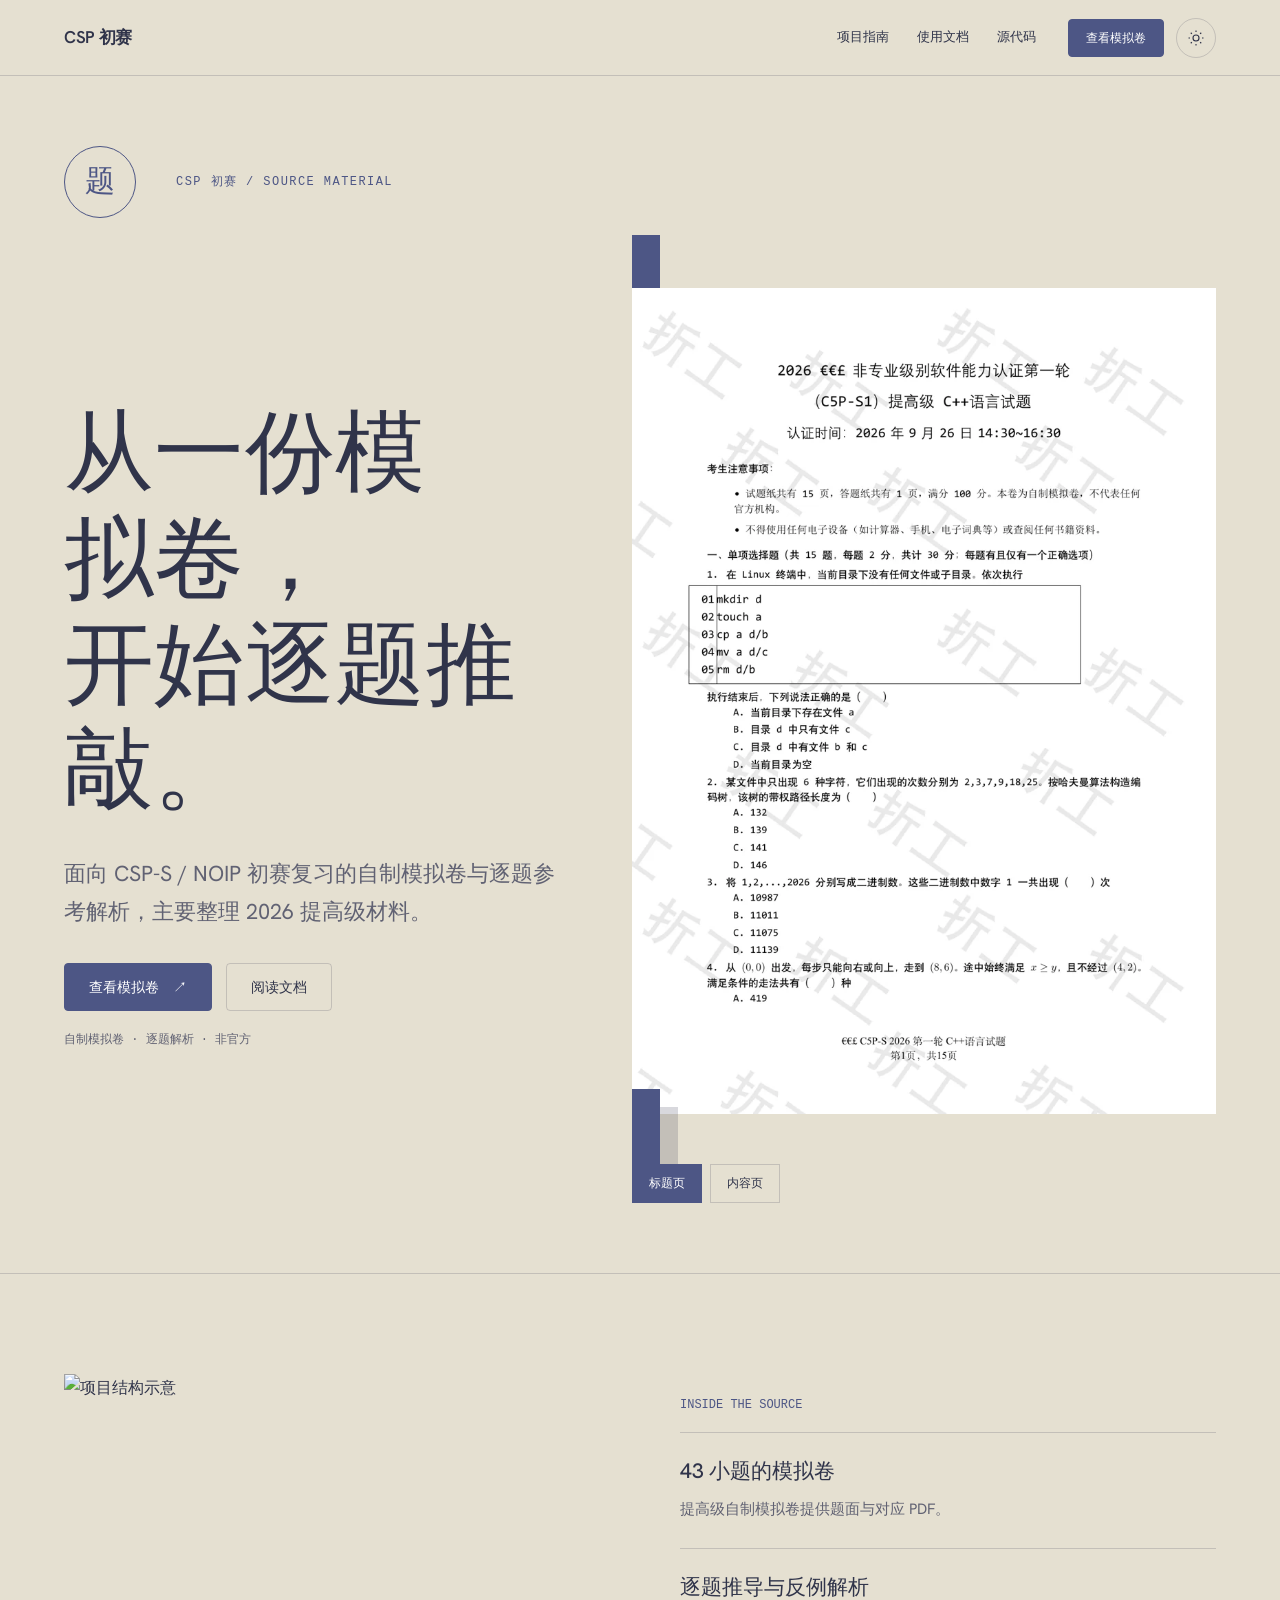
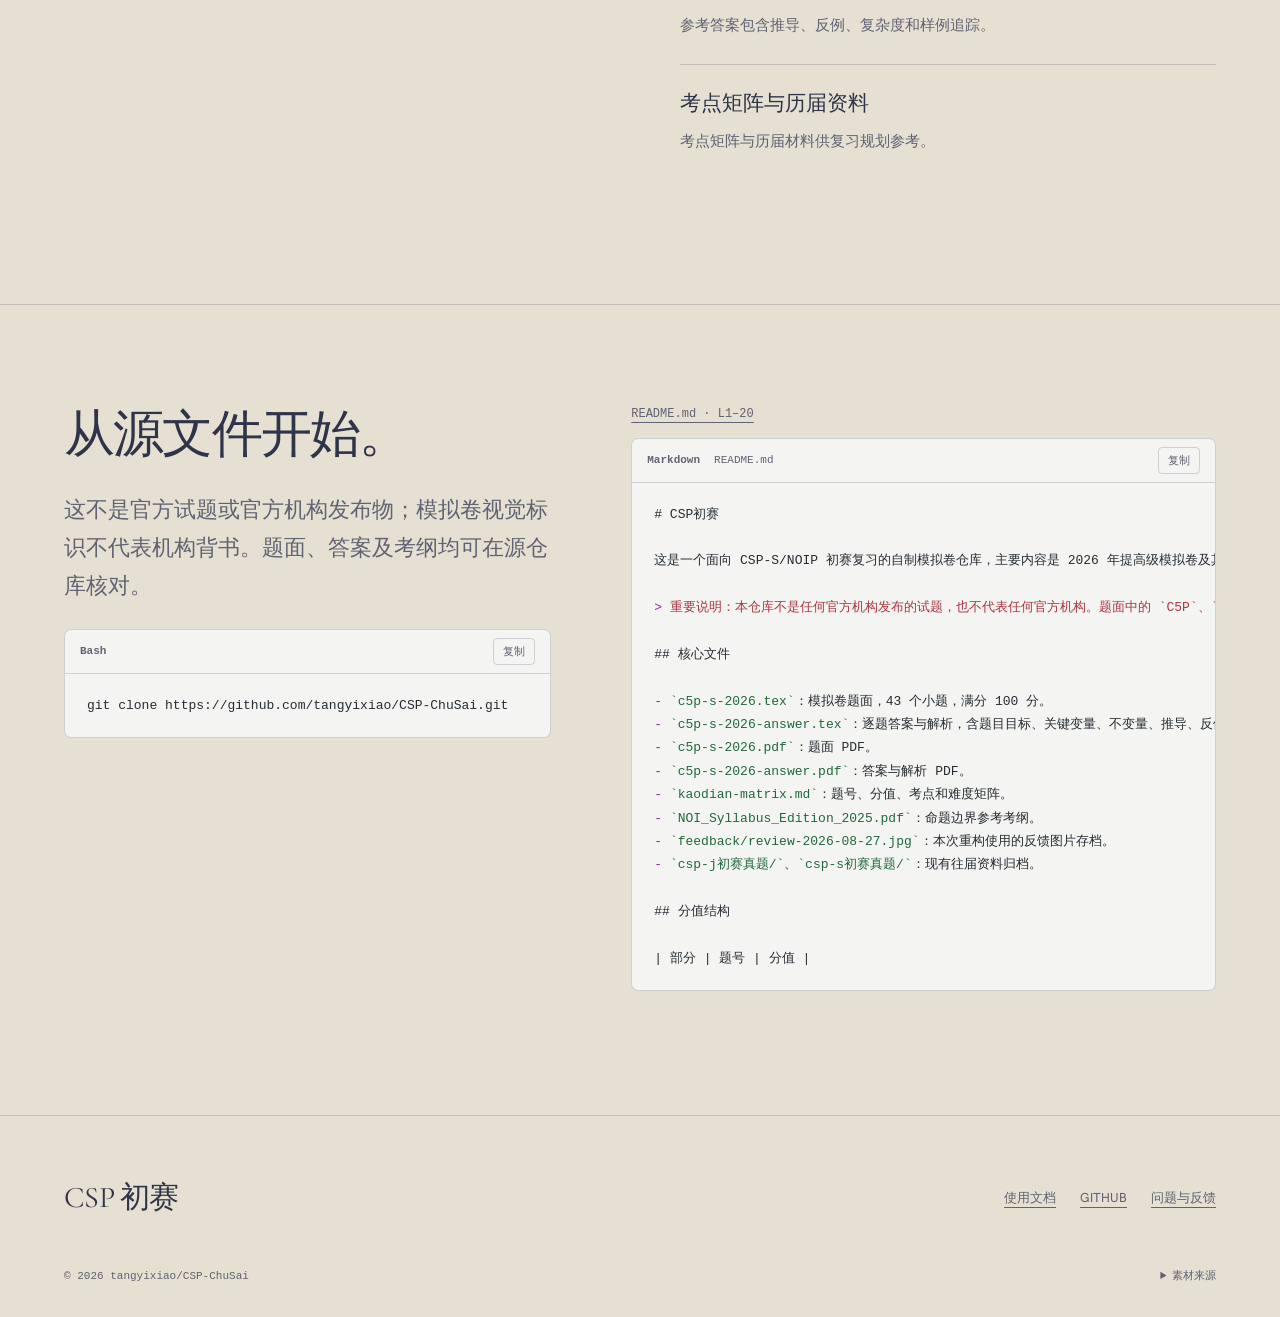
==== commit ef9678c0: "feat(web): add a bilingual project guide" ====
--- a/index.html
+++ b/index.html
@@ -1,4 +1,4 @@
-<!doctype html><html lang="zh-CN" data-project="CSP-ChuSai" data-family="folio"><head><meta charset="utf-8"><meta name="viewport" content="width=device-width, initial-scale=1"><meta name="description" content="面向 CSP-S / NOIP 初赛复习的自制模拟卷与逐题参考解析，主要整理 2026 提高级材料。"><meta name="color-scheme" content="light dark"><title>CSP 初赛 · 从一份模拟卷， 开始逐题推敲。</title><link rel="stylesheet" href="assets/fonts/fonts.css"><link rel="stylesheet" href="assets/fonts/display.css"><link rel="stylesheet" href="assets/site.css"><link rel="stylesheet" href="assets/docs-v3.css"><link rel="stylesheet" href="assets/three/view3d.css"><link rel="stylesheet" href="assets/polish.css"><style>:root{--font-body:"Hanken Grotesk","PingFang SC","Microsoft YaHei",sans-serif;--font-text:var(--font-body);--model-accent:var(--accent);--font-display:"Cormorant Garamond","Songti SC","SimSun",serif;--font-mono:"Geist Mono","SFMono-Regular",Consolas,monospace}html[data-theme="light"]{--bg:#E5E0D1;--surface:#FAF4E4;--ink:#30344A;--muted:#616273;--accent:#4d5685;--accent-ink:#FFFFFF;--line:color-mix(in srgb,#30344A 19%,transparent);color-scheme:light}html[data-theme="dark"]{--bg:#20202B;--surface:#313143;--ink:#EEE9DD;--muted:#aaa9c1;--accent:#babde4;--accent-ink:#000000;--line:color-mix(in srgb,#EEE9DD 19%,transparent);color-scheme:dark}</style><script src="assets/theme.js"></script><link rel="icon" type="image/svg+xml" href="favicon.svg"></head><body><header class="nav site-nav"><div class="wrap nav-inner"><a class="skip-link" href="#top">跳到正文</a><a class="site-brand" href="index.html">CSP 初赛</a><nav class="site-links" aria-label="项目导航"><a href="docs.html">使用文档</a><a href="https://github.com/tangyixiao/CSP-ChuSai">源代码</a></nav><div class="nav-controls"><a class="btn nav-cta" href="https://github.com/tangyixiao/CSP-ChuSai/blob/main/c5p-s-2026.pdf">查看模拟卷</a><button class="site-theme" type="button" data-theme-toggle aria-label="切换深浅色" aria-pressed="false"><svg width="18" height="18" viewBox="0 0 24 24" fill="none" stroke="currentColor" stroke-width="1.5" aria-hidden="true"><circle cx="12" cy="12" r="4"/><path d="M12 2v2m0 16v2M2 12h2m16 0h2M5 5l1.5 1.5m11 11L19 19M5 19l1.5-1.5m11-11L19 5"/></svg></button><button class="site-menu-toggle" data-menu-toggle type="button" aria-label="菜单" aria-expanded="false" aria-controls="site-drawer"><svg width="20" height="20" viewBox="0 0 20 20" fill="none" stroke="currentColor" stroke-width="1.4" aria-hidden="true"><path d="M3 6h14M3 14h14"/></svg></button></div></div><nav class="site-drawer" id="site-drawer" hidden><a href="index.html">项目首页</a><a href="docs.html">使用文档</a><a href="https://github.com/tangyixiao/CSP-ChuSai">查看源码</a><p class="drawer-note">CSP 初赛</p></nav></header><main id="top"><article><section class="folio-hero"><div class="wrap"><div class="folio-topline"><span class="folio-seal" aria-hidden="true">题</span><span class="eyebrow">CSP 初赛 / SOURCE MATERIAL</span></div><div class="folio-grid"><div><h1 class="folio-title">从一份模拟卷，<br>开始逐题推敲。</h1><p class="lede" style="margin-top:30px">面向 CSP-S / NOIP 初赛复习的自制模拟卷与逐题参考解析，主要整理 2026 提高级材料。</p><div class="actions"><a class="btn" href="https://github.com/tangyixiao/CSP-ChuSai/blob/main/c5p-s-2026.pdf">查看模拟卷 <span aria-hidden="true">↗</span></a><a class="btn secondary" href="docs.html">阅读文档</a></div><p class="folio-meta">自制模拟卷 · 逐题解析 · 非官方</p></div><div><a class="folio-preview" href="https://github.com/tangyixiao/CSP-ChuSai/blob/918ac921930070bdbafa9e33b625a8ff1e01138a/c5p-s-2026.pdf"><img data-folio-image src="assets/media/product-1.webp" alt="self-authored exam first page"></a><div class="folio-tabs"><button type="button" data-folio-src="assets/media/product-1.webp" data-folio-url="https://github.com/tangyixiao/CSP-ChuSai/blob/918ac921930070bdbafa9e33b625a8ff1e01138a/c5p-s-2026.pdf" data-folio-alt="self-authored exam first page" aria-pressed="true">标题页</button><button type="button" data-folio-src="assets/media/product-2.webp" data-folio-url="https://github.com/tangyixiao/CSP-ChuSai/blob/918ac921930070bdbafa9e33b625a8ff1e01138a/c5p-s-2026-answer.pdf" data-folio-alt="self-authored answers first page" aria-pressed="false">内容页</button></div></div></div></div></section><section class="section top-rule"><div class="wrap folio-layout"><div class="project-3d" data-model="library" data-model-lang="zh-CN"><img src="assets/three/fallbacks/library.svg" alt="项目结构示意"></div><div><p class="section-number">INSIDE THE SOURCE</p><ul class="caps"><li><h3>43 小题的模拟卷</h3><p>提高级自制模拟卷提供题面与对应 PDF。</p></li><li><h3>逐题推导与反例解析</h3><p>参考答案包含推导、反例、复杂度和样例追踪。</p></li><li><h3>考点矩阵与历届资料</h3><p>考点矩阵与历届材料供复习规划参考。</p></li></ul></div></div></section><section class="section top-rule"><div class="wrap code-layout"><div><h2>从源文件开始。</h2><p class="lede" style="margin-top:26px">这不是官方试题或官方机构发布物；模拟卷视觉标识不代表机构背书。题面、答案及考纲均可在源仓库核对。</p><div class="docs-code" data-code-block><div class="docs-code-toolbar"><span class="docs-code-language">Bash</span><button class="docs-code-copy" type="button" data-copy-code aria-label="复制代码">复制</button><span class="docs-copy-status" role="status" aria-live="polite"></span></div><pre tabindex="0"><code class="highlight language-bash" data-language="bash">git<span class="tok-w"> </span>clone<span class="tok-w"> </span>https://github.com/tangyixiao/CSP-ChuSai.git</code></pre></div></div><div class="source-area" id="source-code"><a class="source-link" href="https://github.com/tangyixiao/CSP-ChuSai/blob/918ac921930070bdbafa9e33b625a8ff1e01138a/README.md#L1-L20">README.md · L1–20</a><div class="docs-code" data-code-block><div class="docs-code-toolbar"><span class="docs-code-language">Markdown</span><span class="docs-code-file">README.md</span><button class="docs-code-copy" type="button" data-copy-code aria-label="复制代码">复制</button><span class="docs-copy-status" role="status" aria-live="polite"></span></div><pre tabindex="0"><code class="highlight language-markdown" data-language="markdown"><span class="tok-gh"># CSP初赛</span>
+<!doctype html><html lang="zh-CN" data-project="CSP-ChuSai" data-family="folio"><head><meta charset="utf-8"><meta name="viewport" content="width=device-width, initial-scale=1"><meta name="description" content="面向 CSP-S / NOIP 初赛复习的自制模拟卷与逐题参考解析，主要整理 2026 提高级材料。"><meta name="color-scheme" content="light dark"><title>CSP 初赛 · 从一份模拟卷， 开始逐题推敲。</title><link rel="stylesheet" href="assets/fonts/fonts.css"><link rel="stylesheet" href="assets/fonts/display.css"><link rel="stylesheet" href="assets/site.css"><link rel="stylesheet" href="assets/docs-v3.css"><link rel="stylesheet" href="assets/three/view3d.css"><link rel="stylesheet" href="assets/polish.css"><style>:root{--font-body:"Hanken Grotesk","PingFang SC","Microsoft YaHei",sans-serif;--font-text:var(--font-body);--model-accent:var(--accent);--font-display:"Cormorant Garamond","Songti SC","SimSun",serif;--font-mono:"Geist Mono","SFMono-Regular",Consolas,monospace}html[data-theme="light"]{--bg:#E5E0D1;--surface:#FAF4E4;--ink:#30344A;--muted:#616273;--accent:#4d5685;--accent-ink:#FFFFFF;--line:color-mix(in srgb,#30344A 19%,transparent);color-scheme:light}html[data-theme="dark"]{--bg:#20202B;--surface:#313143;--ink:#EEE9DD;--muted:#aaa9c1;--accent:#babde4;--accent-ink:#000000;--line:color-mix(in srgb,#EEE9DD 19%,transparent);color-scheme:dark}</style><script src="assets/theme.js"></script><link rel="icon" type="image/svg+xml" href="favicon.svg"></head><body><header class="nav site-nav"><div class="wrap nav-inner"><a class="skip-link" href="#top">跳到正文</a><a class="site-brand" href="index.html">CSP 初赛</a><nav class="site-links" aria-label="项目导航"><a href="project-website/site/index.html">项目指南</a><a href="docs.html">使用文档</a><a href="https://github.com/tangyixiao/CSP-ChuSai">源代码</a></nav><div class="nav-controls"><a class="btn nav-cta" href="https://github.com/tangyixiao/CSP-ChuSai/blob/main/c5p-s-2026.pdf">查看模拟卷</a><button class="site-theme" type="button" data-theme-toggle aria-label="切换深浅色" aria-pressed="false"><svg width="18" height="18" viewBox="0 0 24 24" fill="none" stroke="currentColor" stroke-width="1.5" aria-hidden="true"><circle cx="12" cy="12" r="4"/><path d="M12 2v2m0 16v2M2 12h2m16 0h2M5 5l1.5 1.5m11 11L19 19M5 19l1.5-1.5m11-11L19 5"/></svg></button><button class="site-menu-toggle" data-menu-toggle type="button" aria-label="菜单" aria-expanded="false" aria-controls="site-drawer"><svg width="20" height="20" viewBox="0 0 20 20" fill="none" stroke="currentColor" stroke-width="1.4" aria-hidden="true"><path d="M3 6h14M3 14h14"/></svg></button></div></div><nav class="site-drawer" id="site-drawer" hidden><a href="project-website/site/index.html">项目指南</a><a href="index.html">项目首页</a><a href="docs.html">使用文档</a><a href="https://github.com/tangyixiao/CSP-ChuSai">查看源码</a><p class="drawer-note">CSP 初赛</p></nav></header><main id="top"><article><section class="folio-hero"><div class="wrap"><div class="folio-topline"><span class="folio-seal" aria-hidden="true">题</span><span class="eyebrow">CSP 初赛 / SOURCE MATERIAL</span></div><div class="folio-grid"><div><h1 class="folio-title">从一份模拟卷，<br>开始逐题推敲。</h1><p class="lede" style="margin-top:30px">面向 CSP-S / NOIP 初赛复习的自制模拟卷与逐题参考解析，主要整理 2026 提高级材料。</p><div class="actions"><a class="btn" href="https://github.com/tangyixiao/CSP-ChuSai/blob/main/c5p-s-2026.pdf">查看模拟卷 <span aria-hidden="true">↗</span></a><a class="btn secondary" href="docs.html">阅读文档</a></div><p class="folio-meta">自制模拟卷 · 逐题解析 · 非官方</p></div><div><a class="folio-preview" href="https://github.com/tangyixiao/CSP-ChuSai/blob/918ac921930070bdbafa9e33b625a8ff1e01138a/c5p-s-2026.pdf"><img data-folio-image src="assets/media/product-1.webp" alt="self-authored exam first page"></a><div class="folio-tabs"><button type="button" data-folio-src="assets/media/product-1.webp" data-folio-url="https://github.com/tangyixiao/CSP-ChuSai/blob/918ac921930070bdbafa9e33b625a8ff1e01138a/c5p-s-2026.pdf" data-folio-alt="self-authored exam first page" aria-pressed="true">标题页</button><button type="button" data-folio-src="assets/media/product-2.webp" data-folio-url="https://github.com/tangyixiao/CSP-ChuSai/blob/918ac921930070bdbafa9e33b625a8ff1e01138a/c5p-s-2026-answer.pdf" data-folio-alt="self-authored answers first page" aria-pressed="false">内容页</button></div></div></div></div></section><section class="section top-rule"><div class="wrap folio-layout"><div class="project-3d" data-model="library" data-model-lang="zh-CN"><img src="assets/three/fallbacks/library.svg" alt="项目结构示意"></div><div><p class="section-number">INSIDE THE SOURCE</p><ul class="caps"><li><h3>43 小题的模拟卷</h3><p>提高级自制模拟卷提供题面与对应 PDF。</p></li><li><h3>逐题推导与反例解析</h3><p>参考答案包含推导、反例、复杂度和样例追踪。</p></li><li><h3>考点矩阵与历届资料</h3><p>考点矩阵与历届材料供复习规划参考。</p></li></ul></div></div></section><section class="section top-rule"><div class="wrap code-layout"><div><h2>从源文件开始。</h2><p class="lede" style="margin-top:26px">这不是官方试题或官方机构发布物；模拟卷视觉标识不代表机构背书。题面、答案及考纲均可在源仓库核对。</p><div class="docs-code" data-code-block><div class="docs-code-toolbar"><span class="docs-code-language">Bash</span><button class="docs-code-copy" type="button" data-copy-code aria-label="复制代码">复制</button><span class="docs-copy-status" role="status" aria-live="polite"></span></div><pre tabindex="0"><code class="highlight language-bash" data-language="bash">git<span class="tok-w"> </span>clone<span class="tok-w"> </span>https://github.com/tangyixiao/CSP-ChuSai.git</code></pre></div></div><div class="source-area" id="source-code"><a class="source-link" href="https://github.com/tangyixiao/CSP-ChuSai/blob/918ac921930070bdbafa9e33b625a8ff1e01138a/README.md#L1-L20">README.md · L1–20</a><div class="docs-code" data-code-block><div class="docs-code-toolbar"><span class="docs-code-language">Markdown</span><span class="docs-code-file">README.md</span><button class="docs-code-copy" type="button" data-copy-code aria-label="复制代码">复制</button><span class="docs-copy-status" role="status" aria-live="polite"></span></div><pre tabindex="0"><code class="highlight language-markdown" data-language="markdown"><span class="tok-gh"># CSP初赛</span>
 
 这是一个面向 CSP-S/NOIP 初赛复习的自制模拟卷仓库，主要内容是 2026 年提高级模拟卷及其参考答案。仓库显示名为“CSP初赛”，GitHub 路径为 <span class="tok-sb">`tangyixiao/CSP-ChuSai`</span>。
 
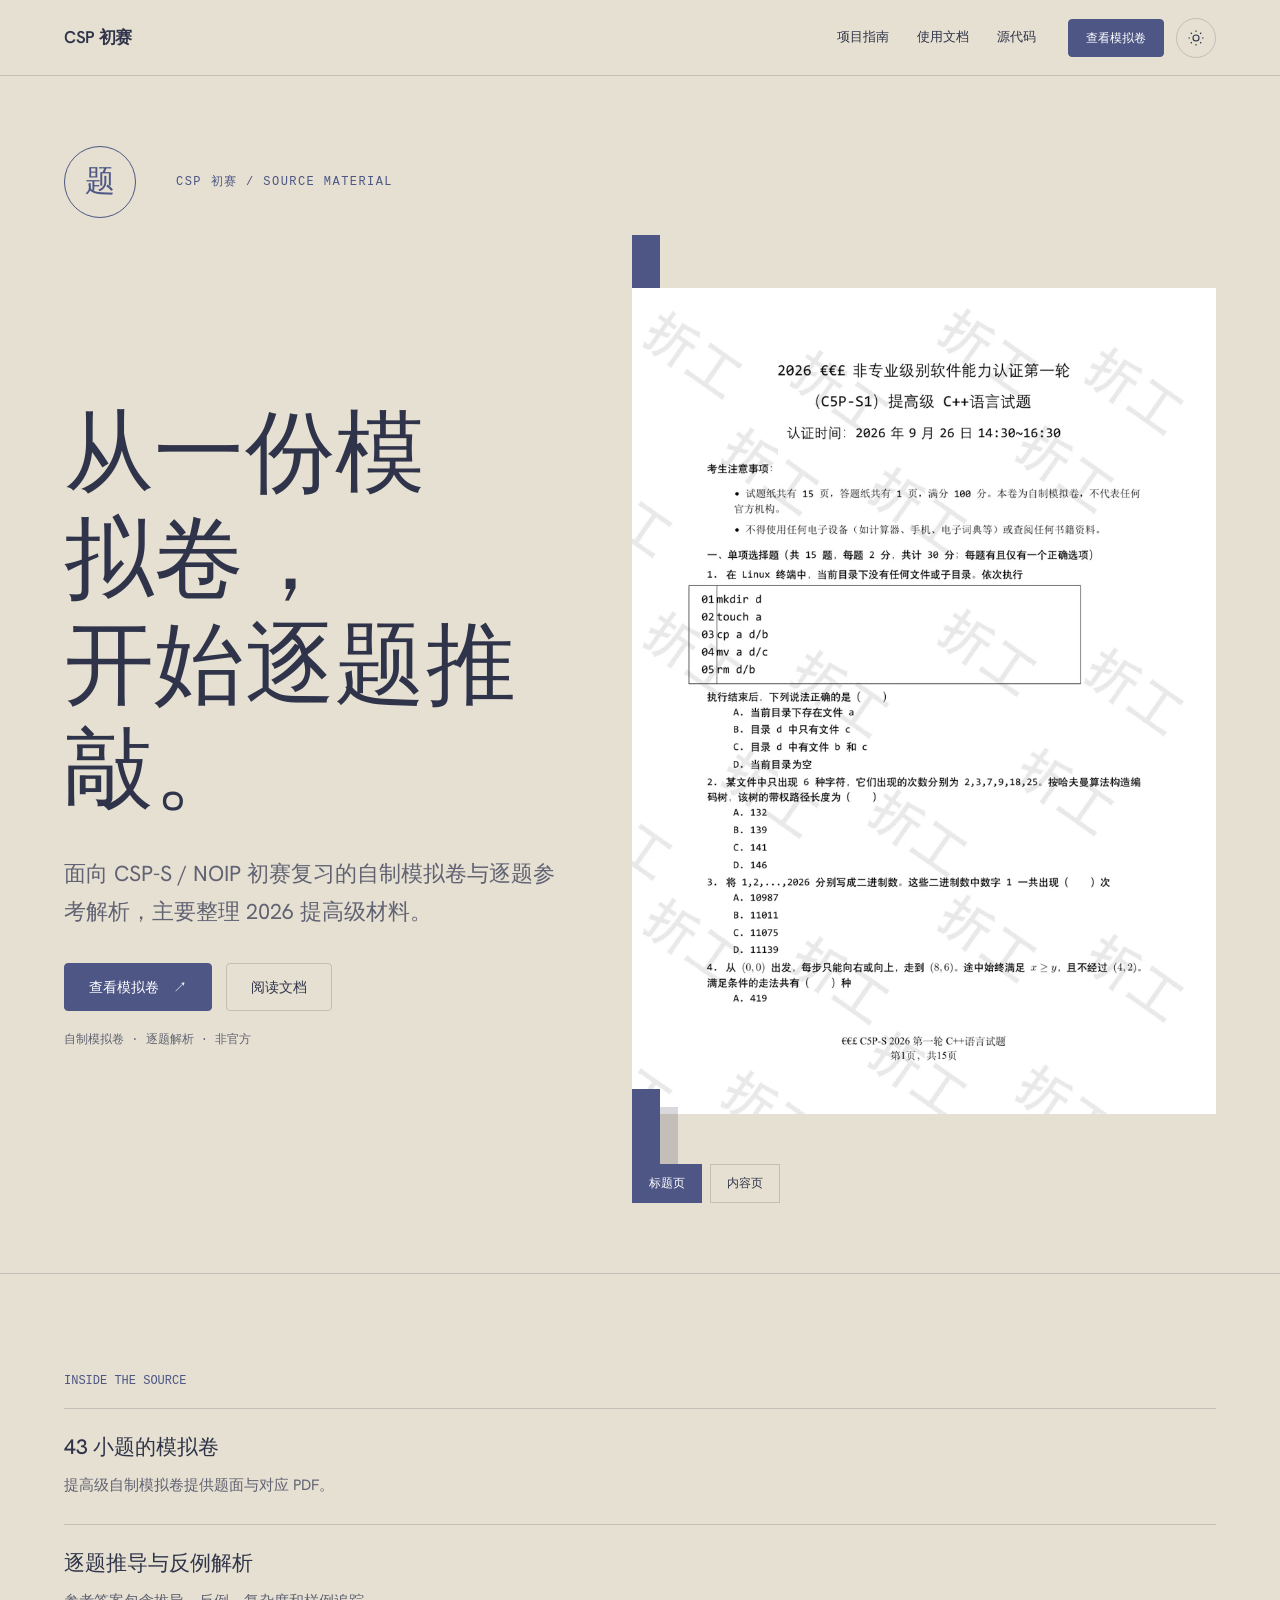
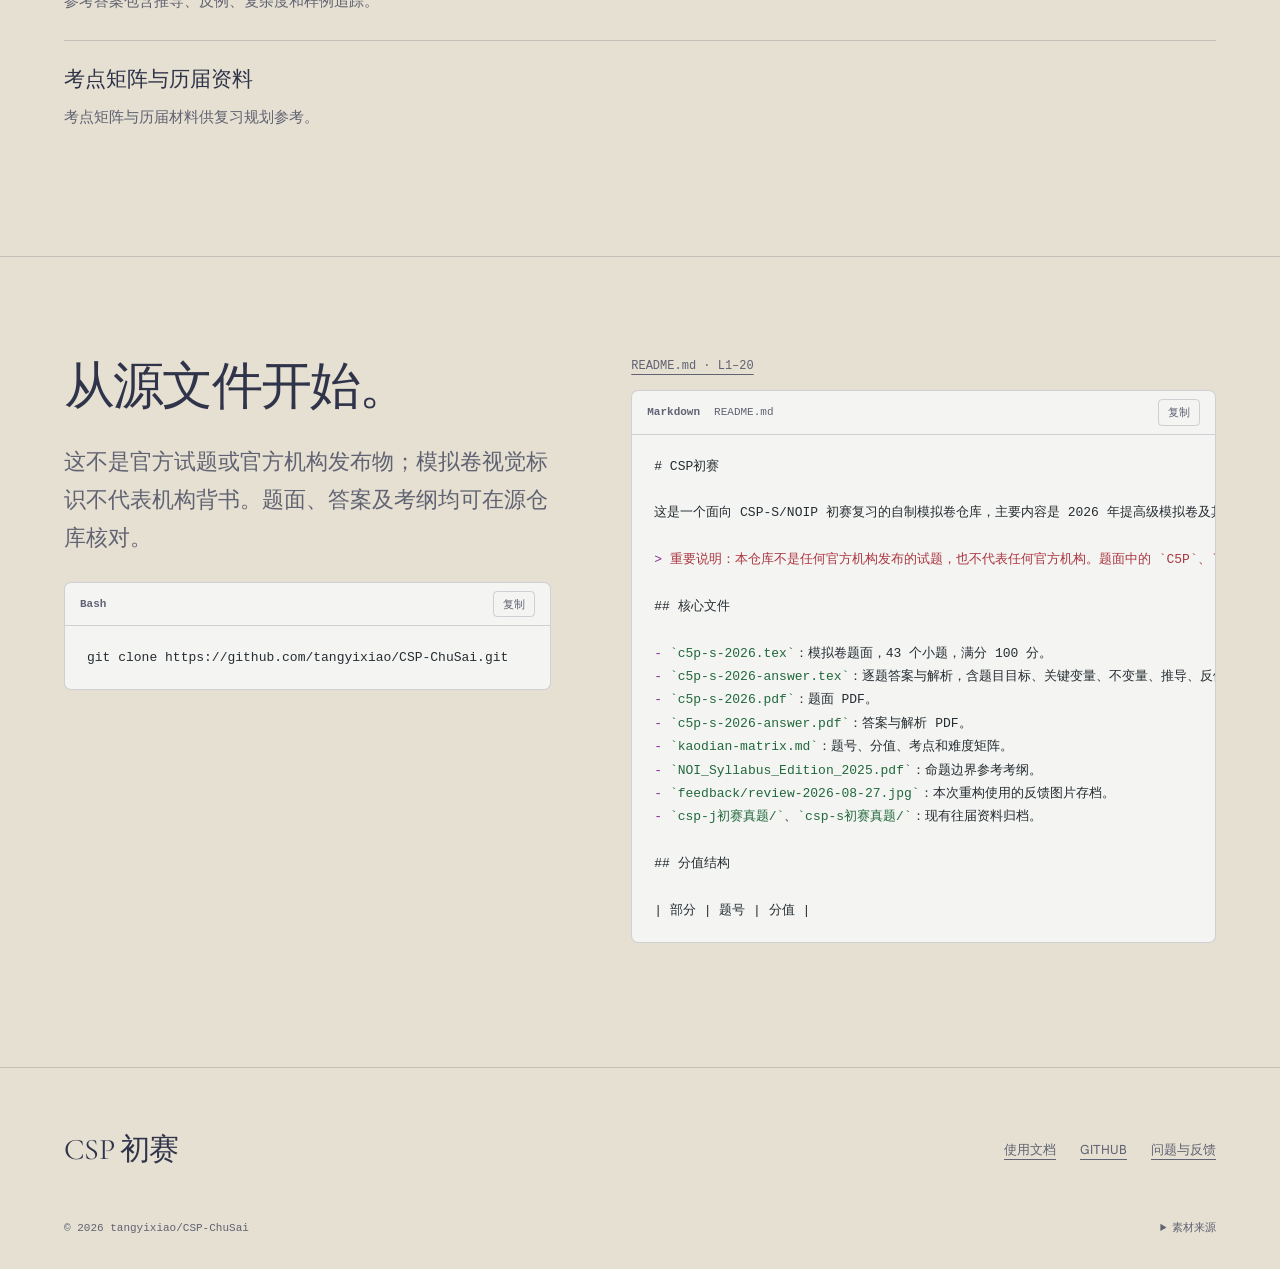
==== commit 7595fdcb: "fix(site): remove decorative 3D Remove the decorative model from the project homepage and its unused" ====
--- a/index.html
+++ b/index.html
@@ -1,4 +1,4 @@
-<!doctype html><html lang="zh-CN" data-project="CSP-ChuSai" data-family="folio"><head><meta charset="utf-8"><meta name="viewport" content="width=device-width, initial-scale=1"><meta name="description" content="面向 CSP-S / NOIP 初赛复习的自制模拟卷与逐题参考解析，主要整理 2026 提高级材料。"><meta name="color-scheme" content="light dark"><title>CSP 初赛 · 从一份模拟卷， 开始逐题推敲。</title><link rel="stylesheet" href="assets/fonts/fonts.css"><link rel="stylesheet" href="assets/fonts/display.css"><link rel="stylesheet" href="assets/site.css"><link rel="stylesheet" href="assets/docs-v3.css"><link rel="stylesheet" href="assets/three/view3d.css"><link rel="stylesheet" href="assets/polish.css"><style>:root{--font-body:"Hanken Grotesk","PingFang SC","Microsoft YaHei",sans-serif;--font-text:var(--font-body);--model-accent:var(--accent);--font-display:"Cormorant Garamond","Songti SC","SimSun",serif;--font-mono:"Geist Mono","SFMono-Regular",Consolas,monospace}html[data-theme="light"]{--bg:#E5E0D1;--surface:#FAF4E4;--ink:#30344A;--muted:#616273;--accent:#4d5685;--accent-ink:#FFFFFF;--line:color-mix(in srgb,#30344A 19%,transparent);color-scheme:light}html[data-theme="dark"]{--bg:#20202B;--surface:#313143;--ink:#EEE9DD;--muted:#aaa9c1;--accent:#babde4;--accent-ink:#000000;--line:color-mix(in srgb,#EEE9DD 19%,transparent);color-scheme:dark}</style><script src="assets/theme.js"></script><link rel="icon" type="image/svg+xml" href="favicon.svg"></head><body><header class="nav site-nav"><div class="wrap nav-inner"><a class="skip-link" href="#top">跳到正文</a><a class="site-brand" href="index.html">CSP 初赛</a><nav class="site-links" aria-label="项目导航"><a href="project-website/site/index.html">项目指南</a><a href="docs.html">使用文档</a><a href="https://github.com/tangyixiao/CSP-ChuSai">源代码</a></nav><div class="nav-controls"><a class="btn nav-cta" href="https://github.com/tangyixiao/CSP-ChuSai/blob/main/c5p-s-2026.pdf">查看模拟卷</a><button class="site-theme" type="button" data-theme-toggle aria-label="切换深浅色" aria-pressed="false"><svg width="18" height="18" viewBox="0 0 24 24" fill="none" stroke="currentColor" stroke-width="1.5" aria-hidden="true"><circle cx="12" cy="12" r="4"/><path d="M12 2v2m0 16v2M2 12h2m16 0h2M5 5l1.5 1.5m11 11L19 19M5 19l1.5-1.5m11-11L19 5"/></svg></button><button class="site-menu-toggle" data-menu-toggle type="button" aria-label="菜单" aria-expanded="false" aria-controls="site-drawer"><svg width="20" height="20" viewBox="0 0 20 20" fill="none" stroke="currentColor" stroke-width="1.4" aria-hidden="true"><path d="M3 6h14M3 14h14"/></svg></button></div></div><nav class="site-drawer" id="site-drawer" hidden><a href="project-website/site/index.html">项目指南</a><a href="index.html">项目首页</a><a href="docs.html">使用文档</a><a href="https://github.com/tangyixiao/CSP-ChuSai">查看源码</a><p class="drawer-note">CSP 初赛</p></nav></header><main id="top"><article><section class="folio-hero"><div class="wrap"><div class="folio-topline"><span class="folio-seal" aria-hidden="true">题</span><span class="eyebrow">CSP 初赛 / SOURCE MATERIAL</span></div><div class="folio-grid"><div><h1 class="folio-title">从一份模拟卷，<br>开始逐题推敲。</h1><p class="lede" style="margin-top:30px">面向 CSP-S / NOIP 初赛复习的自制模拟卷与逐题参考解析，主要整理 2026 提高级材料。</p><div class="actions"><a class="btn" href="https://github.com/tangyixiao/CSP-ChuSai/blob/main/c5p-s-2026.pdf">查看模拟卷 <span aria-hidden="true">↗</span></a><a class="btn secondary" href="docs.html">阅读文档</a></div><p class="folio-meta">自制模拟卷 · 逐题解析 · 非官方</p></div><div><a class="folio-preview" href="https://github.com/tangyixiao/CSP-ChuSai/blob/918ac921930070bdbafa9e33b625a8ff1e01138a/c5p-s-2026.pdf"><img data-folio-image src="assets/media/product-1.webp" alt="self-authored exam first page"></a><div class="folio-tabs"><button type="button" data-folio-src="assets/media/product-1.webp" data-folio-url="https://github.com/tangyixiao/CSP-ChuSai/blob/918ac921930070bdbafa9e33b625a8ff1e01138a/c5p-s-2026.pdf" data-folio-alt="self-authored exam first page" aria-pressed="true">标题页</button><button type="button" data-folio-src="assets/media/product-2.webp" data-folio-url="https://github.com/tangyixiao/CSP-ChuSai/blob/918ac921930070bdbafa9e33b625a8ff1e01138a/c5p-s-2026-answer.pdf" data-folio-alt="self-authored answers first page" aria-pressed="false">内容页</button></div></div></div></div></section><section class="section top-rule"><div class="wrap folio-layout"><div class="project-3d" data-model="library" data-model-lang="zh-CN"><img src="assets/three/fallbacks/library.svg" alt="项目结构示意"></div><div><p class="section-number">INSIDE THE SOURCE</p><ul class="caps"><li><h3>43 小题的模拟卷</h3><p>提高级自制模拟卷提供题面与对应 PDF。</p></li><li><h3>逐题推导与反例解析</h3><p>参考答案包含推导、反例、复杂度和样例追踪。</p></li><li><h3>考点矩阵与历届资料</h3><p>考点矩阵与历届材料供复习规划参考。</p></li></ul></div></div></section><section class="section top-rule"><div class="wrap code-layout"><div><h2>从源文件开始。</h2><p class="lede" style="margin-top:26px">这不是官方试题或官方机构发布物；模拟卷视觉标识不代表机构背书。题面、答案及考纲均可在源仓库核对。</p><div class="docs-code" data-code-block><div class="docs-code-toolbar"><span class="docs-code-language">Bash</span><button class="docs-code-copy" type="button" data-copy-code aria-label="复制代码">复制</button><span class="docs-copy-status" role="status" aria-live="polite"></span></div><pre tabindex="0"><code class="highlight language-bash" data-language="bash">git<span class="tok-w"> </span>clone<span class="tok-w"> </span>https://github.com/tangyixiao/CSP-ChuSai.git</code></pre></div></div><div class="source-area" id="source-code"><a class="source-link" href="https://github.com/tangyixiao/CSP-ChuSai/blob/918ac921930070bdbafa9e33b625a8ff1e01138a/README.md#L1-L20">README.md · L1–20</a><div class="docs-code" data-code-block><div class="docs-code-toolbar"><span class="docs-code-language">Markdown</span><span class="docs-code-file">README.md</span><button class="docs-code-copy" type="button" data-copy-code aria-label="复制代码">复制</button><span class="docs-copy-status" role="status" aria-live="polite"></span></div><pre tabindex="0"><code class="highlight language-markdown" data-language="markdown"><span class="tok-gh"># CSP初赛</span>
+<!doctype html><html lang="zh-CN" data-project="CSP-ChuSai" data-family="folio"><head><meta charset="utf-8"><meta name="viewport" content="width=device-width, initial-scale=1"><meta name="description" content="面向 CSP-S / NOIP 初赛复习的自制模拟卷与逐题参考解析，主要整理 2026 提高级材料。"><meta name="color-scheme" content="light dark"><title>CSP 初赛 · 从一份模拟卷， 开始逐题推敲。</title><link rel="stylesheet" href="assets/fonts/fonts.css"><link rel="stylesheet" href="assets/fonts/display.css"><link rel="stylesheet" href="assets/site.css"><link rel="stylesheet" href="assets/docs-v3.css"><link rel="stylesheet" href="assets/polish.css"><style>:root{--font-body:"Hanken Grotesk","PingFang SC","Microsoft YaHei",sans-serif;--font-text:var(--font-body);--model-accent:var(--accent);--font-display:"Cormorant Garamond","Songti SC","SimSun",serif;--font-mono:"Geist Mono","SFMono-Regular",Consolas,monospace}html[data-theme="light"]{--bg:#E5E0D1;--surface:#FAF4E4;--ink:#30344A;--muted:#616273;--accent:#4d5685;--accent-ink:#FFFFFF;--line:color-mix(in srgb,#30344A 19%,transparent);color-scheme:light}html[data-theme="dark"]{--bg:#20202B;--surface:#313143;--ink:#EEE9DD;--muted:#aaa9c1;--accent:#babde4;--accent-ink:#000000;--line:color-mix(in srgb,#EEE9DD 19%,transparent);color-scheme:dark}</style><script src="assets/theme.js"></script><link rel="icon" type="image/svg+xml" href="favicon.svg"></head><body><header class="nav site-nav"><div class="wrap nav-inner"><a class="skip-link" href="#top">跳到正文</a><a class="site-brand" href="index.html">CSP 初赛</a><nav class="site-links" aria-label="项目导航"><a href="project-website/site/index.html">项目指南</a><a href="docs.html">使用文档</a><a href="https://github.com/tangyixiao/CSP-ChuSai">源代码</a></nav><div class="nav-controls"><a class="btn nav-cta" href="https://github.com/tangyixiao/CSP-ChuSai/blob/main/c5p-s-2026.pdf">查看模拟卷</a><button class="site-theme" type="button" data-theme-toggle aria-label="切换深浅色" aria-pressed="false"><svg width="18" height="18" viewBox="0 0 24 24" fill="none" stroke="currentColor" stroke-width="1.5" aria-hidden="true"><circle cx="12" cy="12" r="4"/><path d="M12 2v2m0 16v2M2 12h2m16 0h2M5 5l1.5 1.5m11 11L19 19M5 19l1.5-1.5m11-11L19 5"/></svg></button><button class="site-menu-toggle" data-menu-toggle type="button" aria-label="菜单" aria-expanded="false" aria-controls="site-drawer"><svg width="20" height="20" viewBox="0 0 20 20" fill="none" stroke="currentColor" stroke-width="1.4" aria-hidden="true"><path d="M3 6h14M3 14h14"/></svg></button></div></div><nav class="site-drawer" id="site-drawer" hidden><a href="project-website/site/index.html">项目指南</a><a href="index.html">项目首页</a><a href="docs.html">使用文档</a><a href="https://github.com/tangyixiao/CSP-ChuSai">查看源码</a><p class="drawer-note">CSP 初赛</p></nav></header><main id="top"><article><section class="folio-hero"><div class="wrap"><div class="folio-topline"><span class="folio-seal" aria-hidden="true">题</span><span class="eyebrow">CSP 初赛 / SOURCE MATERIAL</span></div><div class="folio-grid"><div><h1 class="folio-title">从一份模拟卷，<br>开始逐题推敲。</h1><p class="lede" style="margin-top:30px">面向 CSP-S / NOIP 初赛复习的自制模拟卷与逐题参考解析，主要整理 2026 提高级材料。</p><div class="actions"><a class="btn" href="https://github.com/tangyixiao/CSP-ChuSai/blob/main/c5p-s-2026.pdf">查看模拟卷 <span aria-hidden="true">↗</span></a><a class="btn secondary" href="docs.html">阅读文档</a></div><p class="folio-meta">自制模拟卷 · 逐题解析 · 非官方</p></div><div><a class="folio-preview" href="https://github.com/tangyixiao/CSP-ChuSai/blob/918ac921930070bdbafa9e33b625a8ff1e01138a/c5p-s-2026.pdf"><img data-folio-image src="assets/media/product-1.webp" alt="self-authored exam first page"></a><div class="folio-tabs"><button type="button" data-folio-src="assets/media/product-1.webp" data-folio-url="https://github.com/tangyixiao/CSP-ChuSai/blob/918ac921930070bdbafa9e33b625a8ff1e01138a/c5p-s-2026.pdf" data-folio-alt="self-authored exam first page" aria-pressed="true">标题页</button><button type="button" data-folio-src="assets/media/product-2.webp" data-folio-url="https://github.com/tangyixiao/CSP-ChuSai/blob/918ac921930070bdbafa9e33b625a8ff1e01138a/c5p-s-2026-answer.pdf" data-folio-alt="self-authored answers first page" aria-pressed="false">内容页</button></div></div></div></div></section><section class="section top-rule"><div class="wrap"><div><p class="section-number">INSIDE THE SOURCE</p><ul class="caps"><li><h3>43 小题的模拟卷</h3><p>提高级自制模拟卷提供题面与对应 PDF。</p></li><li><h3>逐题推导与反例解析</h3><p>参考答案包含推导、反例、复杂度和样例追踪。</p></li><li><h3>考点矩阵与历届资料</h3><p>考点矩阵与历届材料供复习规划参考。</p></li></ul></div></div></section><section class="section top-rule"><div class="wrap code-layout"><div><h2>从源文件开始。</h2><p class="lede" style="margin-top:26px">这不是官方试题或官方机构发布物；模拟卷视觉标识不代表机构背书。题面、答案及考纲均可在源仓库核对。</p><div class="docs-code" data-code-block><div class="docs-code-toolbar"><span class="docs-code-language">Bash</span><button class="docs-code-copy" type="button" data-copy-code aria-label="复制代码">复制</button><span class="docs-copy-status" role="status" aria-live="polite"></span></div><pre tabindex="0"><code class="highlight language-bash" data-language="bash">git<span class="tok-w"> </span>clone<span class="tok-w"> </span>https://github.com/tangyixiao/CSP-ChuSai.git</code></pre></div></div><div class="source-area" id="source-code"><a class="source-link" href="https://github.com/tangyixiao/CSP-ChuSai/blob/918ac921930070bdbafa9e33b625a8ff1e01138a/README.md#L1-L20">README.md · L1–20</a><div class="docs-code" data-code-block><div class="docs-code-toolbar"><span class="docs-code-language">Markdown</span><span class="docs-code-file">README.md</span><button class="docs-code-copy" type="button" data-copy-code aria-label="复制代码">复制</button><span class="docs-copy-status" role="status" aria-live="polite"></span></div><pre tabindex="0"><code class="highlight language-markdown" data-language="markdown"><span class="tok-gh"># CSP初赛</span>
 
 这是一个面向 CSP-S/NOIP 初赛复习的自制模拟卷仓库，主要内容是 2026 年提高级模拟卷及其参考答案。仓库显示名为“CSP初赛”，GitHub 路径为 <span class="tok-sb">`tangyixiao/CSP-ChuSai`</span>。
 
@@ -17,4 +17,4 @@
 
 <span class="tok-gu">## 分值结构</span>
 
-| 部分 | 题号 | 分值 |</code></pre></div></div></div></section></article></main><footer class="site-footer"><div class="wrap"><div class="footer-top"><span class="footer-name">CSP 初赛</span><nav class="footer-links"><a href="docs.html">使用文档</a><a href="https://github.com/tangyixiao/CSP-ChuSai">GITHUB</a><a href="https://github.com/tangyixiao/CSP-ChuSai/issues">问题与反馈</a></nav></div><div class="footer-bottom"><span>© 2026 tangyixiao/CSP-ChuSai</span><details><summary>素材来源</summary><ul><li><a href="https://github.com/tangyixiao/CSP-ChuSai/blob/918ac921930070bdbafa9e33b625a8ff1e01138a/c5p-s-2026.pdf">c5p-s-2026.pdf</a></li><li><a href="https://github.com/tangyixiao/CSP-ChuSai/blob/918ac921930070bdbafa9e33b625a8ff1e01138a/c5p-s-2026-answer.pdf">c5p-s-2026-answer.pdf</a></li></ul></details></div></div></footer><script src="assets/site.js" defer></script><script src="assets/docs-v3.js" defer></script><script type="module" src="assets/three/view3d.js"></script></body></html>+| 部分 | 题号 | 分值 |</code></pre></div></div></div></section></article></main><footer class="site-footer"><div class="wrap"><div class="footer-top"><span class="footer-name">CSP 初赛</span><nav class="footer-links"><a href="docs.html">使用文档</a><a href="https://github.com/tangyixiao/CSP-ChuSai">GITHUB</a><a href="https://github.com/tangyixiao/CSP-ChuSai/issues">问题与反馈</a></nav></div><div class="footer-bottom"><span>© 2026 tangyixiao/CSP-ChuSai</span><details><summary>素材来源</summary><ul><li><a href="https://github.com/tangyixiao/CSP-ChuSai/blob/918ac921930070bdbafa9e33b625a8ff1e01138a/c5p-s-2026.pdf">c5p-s-2026.pdf</a></li><li><a href="https://github.com/tangyixiao/CSP-ChuSai/blob/918ac921930070bdbafa9e33b625a8ff1e01138a/c5p-s-2026-answer.pdf">c5p-s-2026-answer.pdf</a></li></ul></details></div></div></footer><script src="assets/site.js" defer></script><script src="assets/docs-v3.js" defer></script></body></html>
